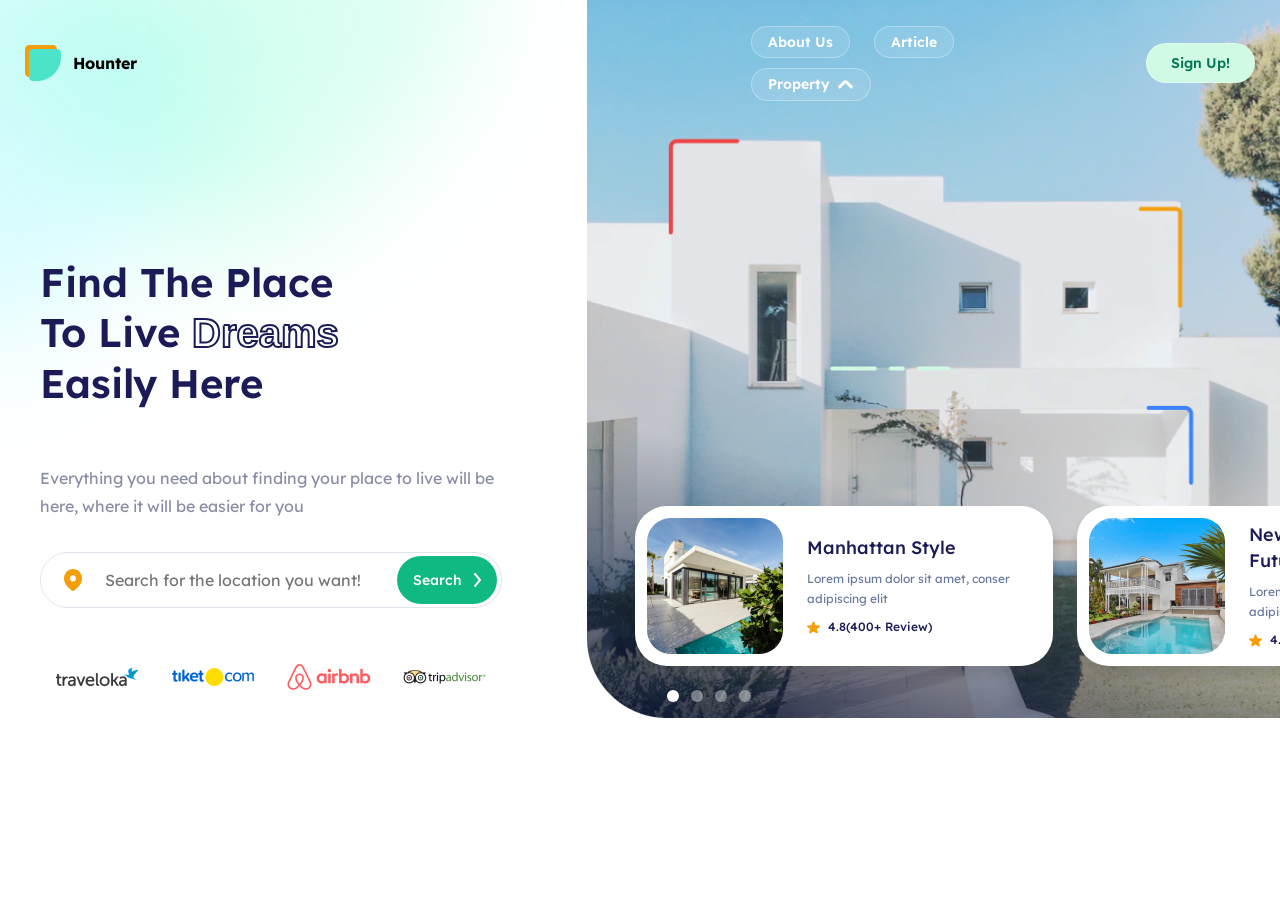
==== index.html @ 3a03e3eb "first commit" ====
<!DOCTYPE html>
<html lang="en">
<head>
    <meta charset="UTF-8">
    <meta http-equiv="X-UA-Compatible" content="IE=edge">
    <meta name="viewport" content="width=device-width, initial-scale=1.0">
    <title>Hounter</title>
    <link rel="stylesheet" href="./css/style.css">
</head>
<body>
    <div class="wrapper">
        <header class="header" id="header">
            <div class="header__container">
                <div class="header__logo">
                    <img src="./img/logo.svg" alt="logo" class="header__logo_img">
                    <p class="header__logo_title">Hounter</p>
                </div>
                <nav class="header__menu">
                    <ul class="header__list">
                        <li class="header__menu_item click"><a href="#" class="header__menu_link">About Us</a></li>
                        <li class="header__menu_item click"><a href="#" class="header__menu_link">Article</a></li>
                        <li class="header__menu_item spoiler">
                            <a href="#" class="header__menu_link">Property</a>
                            <div class="header__menu_more">
                                <span class="heeder-menu-more__line"></span>
                                <span class="heeder-menu-more__line"></span>
                            </div>
                            <ul class="header__sub-menu">
                                <li class="header__sub-menu_item click"><a href="#" class="header__sub-menu_link">Lorem</a></li>
                                <li class="header__sub-menu_item click"><a href="#" class="header__sub-menu_link">Ipsum</a></li>
                                <li class="header__sub-menu_item click"><a href="#" class="header__sub-menu_link">Dolor</a></li>
                                <li class="header__sub-menu_item click"><a href="#" class="header__sub-menu_link">Sit</a></li>
                            </ul>
                        </li>
                    </ul>
                </nav>
                <a href="#" class="header__sign ">
                    Sign Up!
                </a>
                <div id="header__burger">

                    <span></span>
                    <span></span>
                    <span></span>

                </div>
            </div>
        </header>
        <main class="main">
            <section class="main__find">
                <div class="find__container">
                    <div class="find__article">
                        <h1 class="find__title title">
                            Find The Place To Live   <span class="border__txt">Dreams</span> Easily Here
                        </h1>
                        <p class="find__paragraph paragraph">
                            Everything you need about finding your place to live will be here, where it will be easier for you
                        </p>
                        <div class="find__search">
                            <img src="./img/icons/location.svg" class="find__search-icon">
                            <input type="text" class="find__search-input paragraph" placeholder="Search for the location you want!">
                            <button type="menu" href="#" class="find__search-btn">
                                <img src="./img/next.svg" alt="search" class="find__search-btn_img">
                            </button>
                        </div>
                        <nav class="find__coo">
                            <ul class="coo__find coo__list">
                                <li class="coo__item"><img src="./img/main__find/el1.png" alt="" class="coo__img"></li>
                                <li class="coo__item"><img src="./img/main__find/el2.png" alt="" class="coo__img"></li>
                                <li class="coo__item"><img src="./img/main__find/el3.png" alt="" class="coo__img"></li>
                                <li class="coo__item"><img src="./img/main__find/el4.png" alt="" class="coo__img"></li>
                            </ul>
                        </nav>
                    </div>
                    <div class="find__image">
                        <img src="./img/main__find/hero-image.png" alt="" class="find__image-img">
                        <div class="find__slider">
                            <a href="#" class="slider__item slider-item">
                                <img src="./img/find__slider/Manhattan Style.png" class="slider-item__img">
                                <div class="slider-item__article slider-article">
                                    <span class="slider-article__headline">Manhattan Style</span>
                                    <p class="slider-article__paragraph">Lorem ipsum dolor sit amet, conser adipiscing elit</p>
                                    <span class="slider-article__rate">
                                        <img src="./img/icons/rage.svg" alt="" class="slider-article__rate-icon">
                                        <span class="slider-article__rate-num" id="rate">4.8</span>
                                        <span class="slider-article__rate-more" id="numReviews">(400+ Review)</span>
                                    </span>
                                </div>
                            </a>
                            <a href="#" class="slider__item slider-item">
                                <img src="./img/find__slider/New House For Your Future.png" class="slider-item__img">
                                <div class="slider-item__article slider-article">
                                    <span class="slider-article__headline">New House For Your Future</span>
                                    <p class="slider-article__paragraph">Lorem ipsum dolor sit amet, conser adipiscing elit</p>
                                    <span class="slider-article__rate">
                                        <img src="./img/icons/rage.svg" alt="" class="slider-article__rate-icon">
                                        <span class="slider-article__rate-num" id="rate">4.8</span>
                                        <span class="slider-article__rate-more" id="numReviews">(400+ Review)</span>
                                    </span>
                                </div>
                            </a>
                            <a href="#" class="slider__item slider-item">
                                <img src="./img/find__slider/Manhattan Style.png" class="slider-item__img">
                                <div class="slider-item__article slider-article">
                                    <span class="slider-article__headline">Manhattan Style</span>
                                    <p class="slider-article__paragraph">Lorem ipsum dolor sit amet, conser adipiscing elit</p>
                                    <span class="slider-article__rate">
                                        <img src="./img/icons/rage.svg" alt="" class="slider-article__rate-icon">
                                        <span class="slider-article__rate-num" id="rate">4.8</span>
                                        <span class="slider-article__rate-more" id="numReviews">(400+ Review)</span>
                                    </span>
                                </div>
                            </a>
                            <a href="#" class="slider__item slider-item">
                                <img src="./img/find__slider/New House For Your Future.png" class="slider-item__img">
                                <div class="slider-item__article slider-article">
                                    <span class="slider-article__headline">New House For Your Future</span>
                                    <p class="slider-article__paragraph">Lorem ipsum dolor sit amet, conser adipiscing elit</p>
                                    <span class="slider-article__rate">
                                        <img src="./img/icons/rage.svg" alt="" class="slider-article__rate-icon">
                                        <span class="slider-article__rate-num" id="rate">4.8</span>
                                        <span class="slider-article__rate-more" id="numReviews">(400+ Review)</span>
                                    </span>
                                </div>
                            </a>
                        </div>
                    </div>
                    <img src="./img/main__find/Color Blur.svg" class="find__decor">
                </div>
            </section>
            <section class="main__featured">
                <div class="featured__container">
                    <div class="featured__head">
                        <span class="featured__headline headline">Our Recommendation</span>
                        <div class="featured__hat featured-hat">
                            <h2 class="featured-hat__title title">Featured House</h2>
                            <nav class="featured-hat__categoryes">
                                <ul class="featured-hat__menu">
                                    <li id="houseButton" class="featured-hat__menu-item category-active">
                                        <a href="#" class="featured-hat__menu-link">
                                            <svg width="18" height="19" viewBox="0 0 18 19" fill="none" xmlns="http://www.w3.org/2000/svg">
                                                <path class="featured-hat__menu-icon" d="M18 8.83189V17.5C17.9998 17.7719 17.9262 18.0386 17.7868 18.272C17.6475 18.5054 17.4476 18.6968 17.2084 18.8259C16.9916 18.9432 16.7485 19.0031 16.5021 18.9999H11.9967C11.7978 18.9999 11.607 18.9209 11.4664 18.7803C11.3257 18.6396 11.2467 18.4488 11.2467 18.2499V13.7493C11.2467 13.5504 11.1677 13.3596 11.0271 13.2189C10.8864 13.0783 10.6956 12.9993 10.4967 12.9993H7.49673C7.29781 12.9993 7.10705 13.0783 6.9664 13.2189C6.82574 13.3596 6.74673 13.5504 6.74673 13.7493V18.2499C6.74673 18.4488 6.66771 18.6396 6.52706 18.7803C6.3864 18.9209 6.19564 18.9999 5.99673 18.9999H1.5002C1.28754 19.0005 1.07723 18.9556 0.883354 18.8682C0.689475 18.7808 0.516507 18.653 0.37604 18.4934C0.12946 18.2082 -0.00428751 17.8427 8.829e-06 17.4657V8.8318C0.000172265 8.62281 0.0439196 8.41615 0.128457 8.22503C0.212994 8.0339 0.336463 7.86251 0.490978 7.7218L7.99032 0.903078C8.26579 0.650753 8.62579 0.510777 8.99936 0.510742C9.37293 0.510707 9.73296 0.650617 10.0085 0.90289L17.5091 7.72189C17.6636 7.86263 17.787 8.03403 17.8716 8.22515C17.9561 8.41627 17.9998 8.62292 18 8.83189Z"/>
                                            </svg>                                            
                                            <div class="featured-hat__menu-category">House</div>
                                        </a>
                                    </li>
                                    <li id="villaButton" class="featured-hat__menu-item">
                                        <a href="#" class="featured-hat__menu-link">
                                            <svg width="24" height="24" viewBox="0 0 24 24" fill="none" xmlns="http://www.w3.org/2000/svg">
                                                <path class="featured-hat__menu-icon" d="M7 20.9999H4C3.45 20.9999 3 20.5499 3 19.9999V8.68994C3 8.26994 3.25 7.89994 3.64 7.74994L14.64 3.51994C14.7921 3.46126 14.9561 3.44064 15.118 3.45986C15.2798 3.47909 15.4345 3.53758 15.5686 3.63025C15.7027 3.72292 15.8121 3.84696 15.8873 3.99156C15.9624 4.13617 16.0012 4.29696 16 4.45994V9.99994H8C7.45 9.99994 7 10.4499 7 10.9999V20.9999ZM17 11.9999H10C9.45 11.9999 9 12.4499 9 12.9999V19.9999C9 20.5499 9.45 20.9999 10 20.9999H14V16.9999C14 16.4499 14.45 15.9999 15 15.9999C15.55 15.9999 16 16.4499 16 16.9999V20.9999H20C20.55 20.9999 21 20.5499 21 19.9999V11.9999C21 10.8999 20.1 9.99994 19 9.99994C17.9 9.99994 17 10.8999 17 11.9999Z"/>
                                            </svg>                                                                                            
                                            <div class="featured-hat__menu-category">Villa</div>
                                        </a>
                                    </li>
                                    <li id="appartmentButton" class="featured-hat__menu-item">
                                        <a href="#" class="featured-hat__menu-link">
                                            <svg width="24" height="24" viewBox="0 0 24 24" fill="none" xmlns="http://www.w3.org/2000/svg">
                                                <path class="featured-hat__menu-icon" d="M17 11V5C17 3.9 16.1 3 15 3H9C7.9 3 7 3.9 7 5V7H5C3.9 7 3 7.9 3 9V19C3 20.1 3.9 21 5 21H11V17H13V21H19C20.1 21 21 20.1 21 19V13C21 11.9 20.1 11 19 11H17ZM7 19H5V17H7V19ZM7 15H5V13H7V15ZM7 11H5V9H7V11ZM11 15H9V13H11V15ZM11 11H9V9H11V11ZM11 7H9V5H11V7ZM15 15H13V13H15V15ZM15 11H13V9H15V11ZM15 7H13V5H15V7ZM19 19H17V17H19V19ZM19 15H17V13H19V15Z"/>
                                            </svg>  
                                            <div class="featured-hat__menu-category">Apartment</div>
                                        </a>
                                    </li>
                                </ul>
                            </nav>
                            <div class="featured-hat__navigation btn-house navigationActive"></div>
                            <div class="featured-hat__navigation btn-villa"></div>
                            <div class="featured-hat__navigation btn-appartment"></div>
                        </div>
                    </div>
                    <div id="house" class="featured__slider featured-slider slider-active">
                        <div class="featured-slider__card">
                            <a href="#" class="featured-slider__image">
                                <img src="./img/main__featured/featured-slider/house1.png" alt="" class="featured-slider__image-img">
                                <a href="#" target="_blank" class="featured-slider__tag featured-slider__tag_popular">
                                    <img src="./img/icons/popular-icon.svg" alt="" class="featured-slider__tag-icon">
                                    <div class="featured-slider__tag-name">Popular</div>
                                </a>
                            </a>
                            <div class="featured-slider__descr">
                                <a href="#" class="featured-slider__title">Roselands House</a>
                                <div class="featured-slider__price">
                                    <span id="currency" class="featured-slider__price-currency">$</span>
                                    <span class="featured-slider__price-num">35.000.000</span>
                                </div>
                            </div>
                            <a href="#" class="featured-slider__autor">
                                <img src="./img/main__featured/featured-slider/autor1.png" alt="" class="featured-slider__avatar">
                                <div class="featured-slider__autor-descr">
                                    <div class="featured-slider__autor-name">Dianne Russell</div>
                                    <div id="place" class="featured-slider__autor-place">Manchester, Kentucky</div>
                                </div>
                            </a>
                        </div>
                        <div class="featured-slider__card">
                            <a href="#" class="featured-slider__image">
                                <img src="./img/main__featured/featured-slider/house2.png" alt="" class="featured-slider__image-img">
                                <a href="#" target="_blank" class="featured-slider__tag featured-slider__tag_new-house">
                                    <img src="./img/icons/new-house-icon.svg" alt="" class="featured-slider__tag-icon">
                                    <div class="featured-slider__tag-name">New House</div>
                                </a>
                            </a>
                            <div class="featured-slider__descr">
                                <a href="#" class="featured-slider__title">Woodlandside</a>
                                <div class="featured-slider__price">
                                    <span id="currency" class="featured-slider__price-currency">$</span>
                                    <span class="featured-slider__price-num">20.000.000</span>
                                </div>
                            </div>
                            <a href="#" class="featured-slider__autor">
                                <img src="./img/main__featured/featured-slider/autor2.png" alt="" class="featured-slider__avatar">
                                <div class="featured-slider__autor-descr">
                                    <div class="featured-slider__autor-name">Robert Fox</div>
                                    <div id="place" class="featured-slider__autor-place">Dr. San Jose, South Dakota</div>
                                </div>
                            </a>
                        </div>
                        <div class="featured-slider__card">
                            <a href="#" class="featured-slider__image">
                                <img src="./img/main__featured/featured-slider/house3.png" alt="" class="featured-slider__image-img">
                                <a href="#" target="_blank" class="featured-slider__tag featured-slider__tag_best-deals">
                                    <img src="./img/icons/best-deals-icon.svg" alt="" class="featured-slider__tag-icon">
                                    <div class="featured-slider__tag-name">Best Deals</div>
                                </a>
                            </a>
                            <div class="featured-slider__descr">
                                <a href="#" class="featured-slider__title">The Old Lighthouse</a>
                                <div class="featured-slider__price">
                                    <span id="currency" class="featured-slider__price-currency">$</span>
                                    <span class="featured-slider__price-num">44.000.000</span>
                                </div>
                            </div>
                            <a href="#" class="featured-slider__autor">
                                <img src="./img/main__featured/featured-slider/autor3.png" alt="" class="featured-slider__avatar">
                                <div class="featured-slider__autor-descr">
                                    <div class="featured-slider__autor-name">Ronald Richards</div>
                                    <div id="place" class="featured-slider__autor-place">Santa Ana, Illinois</div>
                                </div>
                            </a>
                        </div>
                        <div class="featured-slider__card">
                            <a href="#" class="featured-slider__image">
                                <img src="./img/main__featured/featured-slider/house4.png" alt="" class="featured-slider__image-img">
                                <a href="#" target="_blank" class="featured-slider__tag featured-slider__tag_popular">
                                    <img src="./img/icons/popular-icon.svg" alt="" class="featured-slider__tag-icon">
                                    <div class="featured-slider__tag-name">Popular</div>
                                </a>
                            </a>
                            <div class="featured-slider__descr">
                                <a href="#" class="featured-slider__title">Cosmo's House</a>
                                <div class="featured-slider__price">
                                    <span id="currency" class="featured-slider__price-currency">$</span>
                                    <span class="featured-slider__price-num">22.000.000</span>
                                </div>
                            </div>
                            <a href="#" class="featured-slider__autor">
                                <img src="./img/main__featured/featured-slider/autor4.png" alt="" class="featured-slider__avatar">
                                <div class="featured-slider__autor-descr">
                                    <div class="featured-slider__autor-name">Jenny Wilson</div>
                                    <div id="place" class="featured-slider__autor-place">Preston Rd. Inglewood, Maine 98380</div>
                                </div>
                            </a>
                        </div>
                    </div>
                    <div id="villa" class="featured__slider featured-slider">
                        <div class="featured-slider__card">
                            <a href="#" class="featured-slider__image">
                                <img src="./img/main__featured/featured-slider/house4.png" alt="" class="featured-slider__image-img">
                                <a href="#" target="_blank" class="featured-slider__tag featured-slider__tag_popular">
                                    <img src="./img/icons/popular-icon.svg" alt="" class="featured-slider__tag-icon">
                                    <div class="featured-slider__tag-name">Popular</div>
                                </a>
                            </a>
                            <div class="featured-slider__descr">
                                <a href="#" class="featured-slider__title">Cosmo's House</a>
                                <div class="featured-slider__price">
                                    <span id="currency" class="featured-slider__price-currency">$</span>
                                    <span class="featured-slider__price-num">22.000.000</span>
                                </div>
                            </div>
                            <a href="#" class="featured-slider__autor">
                                <img src="./img/main__featured/featured-slider/autor4.png" alt="" class="featured-slider__avatar">
                                <div class="featured-slider__autor-descr">
                                    <div class="featured-slider__autor-name">Jenny Wilson</div>
                                    <div id="place" class="featured-slider__autor-place">Preston Rd. Inglewood, Maine 98380</div>
                                </div>
                            </a>
                        </div>
                        <div class="featured-slider__card">
                            <a href="#" class="featured-slider__image">
                                <img src="./img/main__featured/featured-slider/house1.png" alt="" class="featured-slider__image-img">
                                <a href="#" target="_blank" class="featured-slider__tag featured-slider__tag_popular">
                                    <img src="./img/icons/popular-icon.svg" alt="" class="featured-slider__tag-icon">
                                    <div class="featured-slider__tag-name">Popular</div>
                                </a>
                            </a>
                            <div class="featured-slider__descr">
                                <a href="#" class="featured-slider__title">Roselands House</a>
                                <div class="featured-slider__price">
                                    <span id="currency" class="featured-slider__price-currency">$</span>
                                    <span class="featured-slider__price-num">35.000.000</span>
                                </div>
                            </div>
                            <a href="#" class="featured-slider__autor">
                                <img src="./img/main__featured/featured-slider/autor1.png" alt="" class="featured-slider__avatar">
                                <div class="featured-slider__autor-descr">
                                    <div class="featured-slider__autor-name">Dianne Russell</div>
                                    <div id="place" class="featured-slider__autor-place">Manchester, Kentucky</div>
                                </div>
                            </a>
                        </div>
                        <div class="featured-slider__card">
                            <a href="#" class="featured-slider__image">
                                <img src="./img/main__featured/featured-slider/house2.png" alt="" class="featured-slider__image-img">
                                <a href="#" target="_blank" class="featured-slider__tag featured-slider__tag_new-house">
                                    <img src="./img/icons/new-house-icon.svg" alt="" class="featured-slider__tag-icon">
                                    <div class="featured-slider__tag-name">New House</div>
                                </a>
                            </a>
                            <div class="featured-slider__descr">
                                <a href="#" class="featured-slider__title">Woodlandside</a>
                                <div class="featured-slider__price">
                                    <span id="currency" class="featured-slider__price-currency">$</span>
                                    <span class="featured-slider__price-num">20.000.000</span>
                                </div>
                            </div>
                            <a href="#" class="featured-slider__autor">
                                <img src="./img/main__featured/featured-slider/autor2.png" alt="" class="featured-slider__avatar">
                                <div class="featured-slider__autor-descr">
                                    <div class="featured-slider__autor-name">Robert Fox</div>
                                    <div id="place" class="featured-slider__autor-place">Dr. San Jose, South Dakota</div>
                                </div>
                            </a>
                        </div>
                        <div class="featured-slider__card">
                            <a href="#" class="featured-slider__image">
                                <img src="./img/main__featured/featured-slider/house3.png" alt="" class="featured-slider__image-img">
                                <a href="#" target="_blank" class="featured-slider__tag featured-slider__tag_best-deals">
                                    <img src="./img/icons/best-deals-icon.svg" alt="" class="featured-slider__tag-icon">
                                    <div class="featured-slider__tag-name">Best Deals</div>
                                </a>
                            </a>
                            <div class="featured-slider__descr">
                                <a href="#" class="featured-slider__title">The Old Lighthouse</a>
                                <div class="featured-slider__price">
                                    <span id="currency" class="featured-slider__price-currency">$</span>
                                    <span class="featured-slider__price-num">44.000.000</span>
                                </div>
                            </div>
                            <a href="#" class="featured-slider__autor">
                                <img src="./img/main__featured/featured-slider/autor3.png" alt="" class="featured-slider__avatar">
                                <div class="featured-slider__autor-descr">
                                    <div class="featured-slider__autor-name">Ronald Richards</div>
                                    <div id="place" class="featured-slider__autor-place">Santa Ana, Illinois</div>
                                </div>
                            </a>
                        </div>
                    </div>
                    <div id="appartment" class="featured__slider featured-slider">
                        <div class="featured-slider__card">
                            <a href="#" class="featured-slider__image">
                                <img src="./img/main__featured/featured-slider/house3.png" alt="" class="featured-slider__image-img">
                                <a href="#" target="_blank" class="featured-slider__tag featured-slider__tag_best-deals">
                                    <img src="./img/icons/best-deals-icon.svg" alt="" class="featured-slider__tag-icon">
                                    <div class="featured-slider__tag-name">Best Deals</div>
                                </a>
                            </a>
                            <div class="featured-slider__descr">
                                <a href="#" class="featured-slider__title">The Old Lighthouse</a>
                                <div class="featured-slider__price">
                                    <span id="currency" class="featured-slider__price-currency">$</span>
                                    <span class="featured-slider__price-num">44.000.000</span>
                                </div>
                            </div>
                            <a href="#" class="featured-slider__autor">
                                <img src="./img/main__featured/featured-slider/autor3.png" alt="" class="featured-slider__avatar">
                                <div class="featured-slider__autor-descr">
                                    <div class="featured-slider__autor-name">Ronald Richards</div>
                                    <div id="place" class="featured-slider__autor-place">Santa Ana, Illinois</div>
                                </div>
                            </a>
                        </div>
                        <div class="featured-slider__card">
                            <a href="#" class="featured-slider__image">
                                <img src="./img/main__featured/featured-slider/house4.png" alt="" class="featured-slider__image-img">
                                <a href="#" target="_blank" class="featured-slider__tag featured-slider__tag_popular">
                                    <img src="./img/icons/popular-icon.svg" alt="" class="featured-slider__tag-icon">
                                    <div class="featured-slider__tag-name">Popular</div>
                                </a>
                            </a>
                            <div class="featured-slider__descr">
                                <a href="#" class="featured-slider__title">Cosmo's House</a>
                                <div class="featured-slider__price">
                                    <span id="currency" class="featured-slider__price-currency">$</span>
                                    <span class="featured-slider__price-num">22.000.000</span>
                                </div>
                            </div>
                            <a href="#" class="featured-slider__autor">
                                <img src="./img/main__featured/featured-slider/autor4.png" alt="" class="featured-slider__avatar">
                                <div class="featured-slider__autor-descr">
                                    <div class="featured-slider__autor-name">Jenny Wilson</div>
                                    <div id="place" class="featured-slider__autor-place">Preston Rd. Inglewood, Maine 98380</div>
                                </div>
                            </a>
                        </div>
                        <div class="featured-slider__card">
                            <a href="#" class="featured-slider__image">
                                <img src="./img/main__featured/featured-slider/house1.png" alt="" class="featured-slider__image-img">
                                <a href="#" target="_blank" class="featured-slider__tag featured-slider__tag_popular">
                                    <img src="./img/icons/popular-icon.svg" alt="" class="featured-slider__tag-icon">
                                    <div class="featured-slider__tag-name">Popular</div>
                                </a>
                            </a>
                            <div class="featured-slider__descr">
                                <a href="#" class="featured-slider__title">Roselands House</a>
                                <div class="featured-slider__price">
                                    <span id="currency" class="featured-slider__price-currency">$</span>
                                    <span class="featured-slider__price-num">35.000.000</span>
                                </div>
                            </div>
                            <a href="#" class="featured-slider__autor">
                                <img src="./img/main__featured/featured-slider/autor1.png" alt="" class="featured-slider__avatar">
                                <div class="featured-slider__autor-descr">
                                    <div class="featured-slider__autor-name">Dianne Russell</div>
                                    <div id="place" class="featured-slider__autor-place">Manchester, Kentucky</div>
                                </div>
                            </a>
                        </div>
                        <div class="featured-slider__card">
                            <a href="#" class="featured-slider__image">
                                <img src="./img/main__featured/featured-slider/house2.png" alt="" class="featured-slider__image-img">
                                <a href="#" target="_blank" class="featured-slider__tag featured-slider__tag_new-house">
                                    <img src="./img/icons/new-house-icon.svg" alt="" class="featured-slider__tag-icon">
                                    <div class="featured-slider__tag-name">New House</div>
                                </a>
                            </a>
                            <div class="featured-slider__descr">
                                <a href="#" class="featured-slider__title">Woodlandside</a>
                                <div class="featured-slider__price">
                                    <span id="currency" class="featured-slider__price-currency">$</span>
                                    <span class="featured-slider__price-num">20.000.000</span>
                                </div>
                            </div>
                            <a href="#" class="featured-slider__autor">
                                <img src="./img/main__featured/featured-slider/autor2.png" alt="" class="featured-slider__avatar">
                                <div class="featured-slider__autor-descr">
                                    <div class="featured-slider__autor-name">Robert Fox</div>
                                    <div id="place" class="featured-slider__autor-place">Dr. San Jose, South Dakota</div>
                                </div>
                            </a>
                        </div>
                    </div>
                </div>
            </section>
            <section class="main__tour">
                <div class="tour__container">
                    <div class="tour__article">
                        <div class="tour__headline headline">Ready To Sell!</div>
                        <h2 class="tour__title title">Let’s tour and see our house!</h2>
                        <p class="tour__paragraph paragraph">
                            Houses recommended by our partners that have been curated to become the home of your dreams!
                        </p>
                        <div class="tour__bottom">
                            <div class="tour__detail">
                                <h4 class="tour__title_detail title">House Detail</h4>
                                <ul class="tour__detail-list">
                                    <li class="tour__detail-el _bedroom">
                                        <img src="./img/icons/bed-icon.svg" alt="bedroom" class="tour__detail-icon">
                                        <span class="tour__detail-descr">
                                            <span class="tour__detail-num">4</span>
                                            <span class="tour__detail-mean">Bedrooms</span>
                                        </span>
                                    </li>
                                    <li class="tour__detail-el _bathroom">
                                        <img src="./img/icons/bath-icon.svg" alt="bathroom" class="tour__detail-icon">
                                        <span class="tour__detail-descr">
                                            <span class="tour__detail-num">2</span>
                                            <span class="tour__detail-mean">Bathrooms</span>
                                        </span>
                                    </li>
                                    <li class="tour__detail-el _carport">
                                        <img src="./img/icons/carport-icon.svg" alt="carport" class="tour__detail-icon">
                                        <span class="tour__detail-descr">
                                            <span class="tour__detail-num">1</span>
                                            <span class="tour__detail-mean">Carport</span>
                                        </span>
                                    </li>
                                    <li class="tour__detail-el _floors">
                                        <img src="./img/icons/floors-icon.svg" alt="floors" class="tour__detail-icon">
                                        <span class="tour__detail-descr">
                                            <span class="tour__detail-num">2</span>
                                            <span class="tour__detail-mean">Floors</span>
                                        </span>
                                    </li>
                                </ul>
                            </div>
                            <div class="tour__call-box">
                                <a href="#" class="tour__user">
                                    <img src="./img/main__featured/featured-slider/autor1.png" alt="" class="tour__user-avatar">
                                    <div class="tour__user-descr">
                                        <span class="tour__user-name">Dianne Russell</span>
                                        <span class="tour__user-status">Manager Director</span>
                                    </div>
                                </a>
                                <a href="#" class="tour__button">
                                    <img src="./img/icons/phone.svg" alt="Contact Now" class="tour__call-icon">
                                    Contact Now
                                </a>
                            </div>    
                        </div>
                    </div>
                    <div class="tour__images">
                        <iframe class="tour__video" width="560" height="315" src="https://www.youtube.com/embed/7ns06N1Q6Lk" title="YouTube video player" frameborder="0" allow="accelerometer; autoplay; clipboard-write; encrypted-media; gyroscope; picture-in-picture" allowfullscreen></iframe>
                        <ul class="tour__images-list">  
                            <img src="./img/main__tour/interier1.jpg" alt="sofa" class="tour__img">
                            <div class="image__list-other">
                                <img src="./img/main__tour/interier2.jpg" alt="wall" class="tour__img">
                                <img src="./img/main__tour/interier3.jpg" alt="chair" class="tour__img">    
                            </div>
                        </ul>
                        <img src="./img/main__tour/red-decor.svg" class="tour__decor tour-decor__red">
                        <img src="./img/main__tour/yellow-decor.svg" class="tour__decor tour-decor__yellow">        
                    </div>
                </div>
            </section>
            <section class="main__about-us">
                <div class="about-us__container">
                    <div class="about-us__head head-center">
                        <span class="about-us__headline headline headline_center">See Our Review</span>
                        <div class="about-us__hat about-us-hat">
                            <h2 class="about-us-hat__title title title_center">What Our User Say About Us</h2>
                        </div>
                    </div>
                    <div class="about-us__slider">
                        <div class="about-us__slide">
                            <a href="#" class="about-us__image-box">
                                <img src="./img/main__about-us/about-us__slider/image2.jpg" alt="house" class="about-us__img">
                            </a>
                            <div class="review-box">
                                <div class="about-us__review">
                                    <a href="#" class="about-us__title_review title">My house sold out fast!</a>
                                    <p class="about-us__paragraph_review review">I was finally able to sell my house quickly through Hounter by immediately setting me up with people who wanted my house. I also do not get a discount from the sale of my house. Awesome!</p>
                                    <div class="about-us__rate">
                                        <a href="#" class="about-us__user">
                                            <img src="./img/main__featured/featured-slider/autor2.png" alt="users avatar" class="about-us__avatar">
                                            <div class="about-us__user-descr">
                                                <div class="about-us__user-name">Courtney Henry</div>
                                                <div class="about-us__user-status">CEO Andarafish</div>
                                            </div>
                                        </a>
                                        <span class="about-us__rate-item">
                                            <img src="./img/icons/rage.svg" alt="rate" class="about-us__rate-icon">
                                            <span id="rateNumber" class="about-us__rate-num">4.3</span>
                                        </span>
                                    </div>
                                </div>    
                            </div>
                        </div>
                        <div class="about-us__slide">
                            <a href="#" class="about-us__image-box">
                                <img src="./img/main__about-us/about-us__slider/image1.jpg" alt="villa" class="about-us__img">
                            </a>
                            <div class="review-box">
                                <div class="about-us__review">
                                    <a href="#" class="about-us__title_review title">Best! I got the house I wanted through Hounter</a>
                                    <p class="about-us__paragraph_review review">Through this website I can get a house with the type and specifications I want very easily, without a complicated process to be able to find information on the house we want.</p>
                                    <div class="about-us__rate">
                                        <a href="#" class="about-us__user">
                                            <img src="./img/main__featured/featured-slider/autor1.png" alt="users avatar" class="about-us__avatar">
                                            <div class="about-us__user-descr">
                                                <div class="about-us__user-name">Dianne Russell</div>
                                                <div class="about-us__user-status">Manager Director</div>
                                            </div>
                                        </a>
                                        <span class="about-us__rate-item">
                                            <img src="./img/icons/rage.svg" alt="rate" class="about-us__rate-icon">
                                            <span id="rateNumber" class="about-us__rate-num">4.6</span>
                                        </span>
                                    </div>
                                </div>    
                            </div>
                        </div>
                        <div class="about-us__slide">
                            <a href="#" class="about-us__image-box">
                                <img src="./img/main__about-us/about-us__slider/image3.jpg" alt="house" class="about-us__img">
                            </a>
                            <div class="review-box">
                                <div class="about-us__review">
                                    <a href="#" class="about-us__title_review title">Through the Hounter, I can get a house for my self</a>
                                    <p class="about-us__paragraph_review review">By looking for information about what kind of house we want, we managed to get the house we wanted very quickly, and directly connected with the seller to be able to ask about the details, very helpful!</p>
                                    <div class="about-us__rate">
                                        <a href="#" class="about-us__user">
                                            <img src="./img/main__featured/featured-slider/autor4.png" alt="users avatar" class="about-us__avatar">
                                            <div class="about-us__user-descr">
                                                <div class="about-us__user-name">Esther Howard</div>
                                                <div class="about-us__user-status">Head of Marketing</div>
                                            </div>
                                        </a>
                                        <span class="about-us__rate-item">
                                            <img src="./img/icons/rage.svg" alt="rate" class="about-us__rate-icon">
                                            <span id="rateNumber" class="about-us__rate-num">4.6</span>
                                        </span>
                                    </div>
                                </div>    
                            </div>
                        </div>
                    </div>
                </div>
            </section>
            <section class="main__selling">
                <div class="selling__container">
                    <div class="selling__head head-center">
                        <span class="selling__headline headline headline_center">See tips and trick from our partnership</span>
                        <div class="selling__hat selling-hat">
                            <h2 class="selling-hat__title title title_center">Find out more about selling and buying homes</h2>
                        </div>
                        <div class="selling__btn-box">
                            <a href="#" class="selling__btn">More Article</a>
                        </div>
                    </div>
                    <div class="selling__offer">
                        <div class="selling__post_hero">
                            <a href="#" class="selling-post__img-box">
                                <img src="./img/main__selling/image4.png" alt="example" class="selling-post__img">
                            </a>
                            <div class="selling-post__descr">
                                <a href="#" class="selling-post__user">
                                    <img src="./img/main__featured/featured-slider/autor3.png" alt="users avatar" class="user__avatar">
                                    <div class="user__name">Cameron Williamson</div>
                                </a>
                                <a href="#" class="selling-post__title">12 Things to know before buying a house</a>
                                <div class="selling-post__pharagraph paragraph">Want to buy a house but are unsure about what we should know, here I will try to explain what we should know and check when we want to buy a house</div>
                                <div class="selling-post__date">
                                    <img src="./img/icons/time.svg" class="selling-post__date-icon"></img>
                                    <span class="selling-post__status">8 min read</span>
                                    <span class="selling-post__slash">|</span>
                                    <span class="selling-post__date-number">25 Apr 2021</span>
                                </div>
                            </div>
                        </div>
                        <ul class="selling__post-list">
                            <li class="selling__post selling-post">
                                <a href="#" class="selling-post__img-box">
                                    <img src="./img/main__selling/image1.png" alt="example" class="selling-poxt__img">                                </a>
                                <div class="selling-post__descr">
                                    <a href="#" class="selling-post__user">
                                        <img src="./img/main__featured/featured-slider/autor1.png" alt="users avatar" class="user__avatar">
                                        <div class="user__name">Dianne Russell</div>
                                    </a>
                                    <a href="#" class="selling-post__title">The things we need to check when we want to buy a house</a>
                                    <div class="selling-post__date">
                                        <img src="./img/icons/time.svg" class="selling-post__date-icon"></img>
                                        <span class="selling-post__status">4 min read</span>
                                        <span class="selling-post__slash">|</span>
                                        <span class="selling-post__date-number">25 Apr 2021</span>
                                    </div>
                                </div>
                            </li>
                            <li class="selling__post selling-post">
                                <a href="#" class="selling-post__img-box">
                                    <img src="./img/main__selling/image2.png" alt="example" class="selling-poxt__img">                                </a>
                                <div class="selling-post__descr">
                                    <a href="#" class="selling-post__user">
                                        <img src="./img/main__featured/featured-slider/autor2.png" alt="users avatar" class="user__avatar">
                                        <div class="user__name">Courtney Henry</div>
                                    </a>
                                    <a href="#" class="selling-post__title">7 Ways to distinguish the quality of the house we want to buy</a>
                                    <div class="selling-post__date">
                                        <img src="./img/icons/time.svg" class="selling-post__date-icon"></img>
                                        <span class="selling-post__status">6 min read</span>
                                        <span class="selling-post__slash">|</span>
                                        <span class="selling-post__date-number">24 Apr 2021</span>
                                    </div>
                                </div>
                            </li>
                            <li class="selling__post selling-post">
                                <a href="#" class="selling-post__img-box">
                                    <img src="./img/main__selling/image3.png" alt="example" class="selling-poxt__img">                                </a>
                                <div class="selling-post__descr">
                                    <a href="#" class="selling-post__user">
                                        <img src="./img/main__featured/featured-slider/autor3.png" alt="users avatar" class="user__avatar">
                                        <div class="user__name">Darlene Robertson</div>
                                    </a>
                                    <a href="#" class="selling-post__title">The best way to know the quality of the house we want to buy</a>
                                    <div class="selling-post__date">
                                        <img src="./img/icons/time.svg" class="selling-post__date-icon"></img>
                                        <span class="selling-post__status">2 min read</span>
                                        <span class="selling-post__slash">|</span>
                                        <span class="selling-post__date-number">25 Apr 2021</span>
                                    </div>
                                </div>
                            </li>
                        </ul>
                    </div>
                </div>
                <img src="./img/main__selling/decor-green.svg" alt="" class="selling__decor decor-green">
                <img src="./img/main__selling/decor-yellow.svg" alt="" class="selling__decor decor-yellow">
            </section>
            <section class="main__subscribe">
                <div class="subscribe__container">
                    <div class="subscribe__content">
                        <h2 class="subscribe__title title">
                            Subscribe For More Info and update from Hounter
                        </h2>
                        <form class="subscribe__form">
                            <img src="./img/icons/email.svg" alt="mail" class="subscribe__email_icon">
                            <input type="email" class="subscribe__input" placeholder="Your email here">
                            <button type="submit" id="buttonSent" class="subscribe__btn">Subsribe Now</button>
                        </form>
                    </div>
                    <div class="subscribe__decor">
                        <img src="./img/main__subscribe/decor/decor1.png" alt="" class="subscribe__decor-el el1">
                        <img src="./img/main__subscribe/decor/decor2.png" alt="" class="subscribe__decor-el el2">
                        <img src="./img/main__subscribe/decor/decor3.png" alt="" class="subscribe__decor-el el3">
                        <img src="./img/main__subscribe/decor/decor4.png" alt="" class="subscribe__decor-el el4">
                        <img src="./img/main__subscribe/decor/decor5.png" alt="" class="subscribe__decor-el el5">
                        <img src="./img/main__subscribe/decor/decor6.png" alt="" class="subscribe__decor-el el6">
                        <img src="./img/main__subscribe/decor/decor7.png" alt="" class="subscribe__decor-el el7">
                        <img src="./img/main__subscribe/decor/decor8.png" alt="" class="subscribe__decor-el el8">
                    </div>
                </div>
            </section>
        </main>
        <footer class="footer">
            <div class="footer__container">
                <div class="footer__hounter footer-hounter">
                    <div class="footer-hounter__logo">
                        <img src="./img/logo.svg" alt="" class="footer-hounter__logo-img">
                        <div class="footer-hounter__logo-txt">Hounter</div>
                    </div>
                    <p class="footer-hounter__paragraph paragraph">
                        We provide information about properties such as houses, villas and apartments to help people find their dream home
                    </p>
                    <div class="footer-hounter__social">
                        <a href="" class="footer-hounter__social-box">
                            <img src="./img/icons/facebook.svg" alt="facebook" class="footer-hounter__social-icon">
                        </a>
                        <a href="" class="footer-hounter__social-box">
                            <img src="./img/icons/twitter.svg" alt="twitter" class="footer-hounter__social-icon">
                        </a>
                        <a href="" class="footer-hounter__social-box">
                            <img src="./img/icons/instagram.svg" alt="instagram" class="footer-hounter__social-icon">
                        </a>
                    </div>
                </div>
                <div class="footer__menu footer-menu">
                    <nav class="footer-menu__property">
                        <div class="footer-menu__title title">Property</div>
                        <ul class="footer-menu__menu">
                            <li class="footer-menu__item"><a href="" class="footer-menu__link">House</a></li>
                            <li class="footer-menu__item"><a href="" class="footer-menu__link">Apartment</a></li>
                            <li class="footer-menu__item"><a href="" class="footer-menu__link">Villa</a></li>
                        </ul>
                    </nav>
                    <nav class="footer-menu__article">
                        <div class="footer-menu__title title">Article</div>
                        <ul class="footer-menu__menu">
                            <li class="footer-menu__item"><a href="" class="footer-menu__link">New Article</a></li>
                            <li class="footer-menu__item"><a href="" class="footer-menu__link">Popular Article</a></li>
                            <li class="footer-menu__item"><a href="" class="footer-menu__link">Most Read</a></li>
                            <li class="footer-menu__item"><a href="" class="footer-menu__link">Tips & Tricks</a></li>
                        </ul>
                    </nav>
                    <nav class="footer-menu__contact">
                        <div class="footer-menu__title title">Contact</div>
                        <ul class="footer-menu__menu">
                            <li class="footer-menu__item">2464 Royal Ln. Mesa, New Jersey 45463</li>
                            <li class="footer-menu__item footer-menu__contacts"><a href="tel:6715550110" class="footer-menu__link">(671) 555-0110</a></li>
                            <li class="footer-menu__item footer-menu__contacts"><a href="mailto:info@hounter.com" class="footer-menu__link">info@hounter.com</a></li>
                        </ul>
                    </nav>
                </div>
                <img src="./img/footer/decor-green.svg" alt="" class="footer__decor-item footer__decor-item_green">
                <img src="./img/footer/decor-blue.svg" alt="" class="footer__decor-item footer__decor-item_blue">
            </div>
        </footer>
    </div>

    <script src="https://code.jquery.com/jquery-3.6.0.min.js"></script>
    <script src="js/slick.min.js"></script>
    <script src="./js/slick.js"></script>
    <script src="./js/burger.js"></script>
    <script src="./js/categoryes.js"></script>
    <script src="./js/events.js"></script>
</body>
</html>
---- css/style.css ----
@charset "UTF-8";
/*ОБНУЛЕНИЕ СТИЛЕЙ*/
@import url("https://fonts.googleapis.com/css2?family=Lexend:wght@400;500;600;700&display=swap");
* {
  margin: 0;
  padding: 0;
  border: 0;
}

*, *::before, *::after {
  -webkit-box-sizing: border-box;
  box-sizing: border-box;
}

:focus, :active {
  outline: none;
}

a:focus, a:active {
  outline: none;
}

nav, footer, header, aside {
  display: block;
}

html, body {
  height: 100%;
  width: 100%;
  font-size: 100%;
  line-height: 1;
  font-size: 14px;
  -ms-text-size-adjust: 100%;
  -webkit-text-size-adjust: 100%;
}

input, button, taxtarea {
  font-family: inherit;
}

input::-ms-clear {
  display: none;
}

button {
  cursor: pointer;
}

button::-moz-focus-inner {
  padding: 0;
  border: 0;
}

a, a:visited {
  text-decoration: none;
}

a:hover {
  text-decoration: none;
}

ul li {
  list-style: none;
}

img {
  vertical-align: top;
}

h1, h2, h3, h4, h5, h6 {
  font-size: inherit;
  font-weight: inherit;
}

/*----------------------------------*/
.wrapper {
  font-size: 16px;
  font-weight: 400;
}

.find__article .find__search .find__search-btn::before {
  font-size: 14px;
  font-weight: 500;
}

.header__sign, .header__menu_item, .title {
  font-size: 20px;
  font-weight: 600;
}

.spoiler .header__sub-menu .header__sub-menu_item .header__sub-menu_link, .header__logo .header__logo_title {
  font-size: 16px;
  font-weight: 700;
}

.border__txt {
  font-family: Arial, Helvetica, sans-serif;
  font-weight: 800;
  color: #fff;
  -webkit-text-fill-color: transparent;
  -webkit-text-stroke: 2px #1B1C57;
}

.title {
  font-size: 32px;
  color: #1B1C57;
  text-transform: capitalize;
  line-height: 40px;
}

.paragraph {
  line-height: 28px;
  color: #626687;
  opacity: 0.75;
}

.headline {
  position: relative;
  color: #F59E0B;
  font-weight: 500;
  font-size: 14px;
  line-height: 18px;
  padding-left: 40px;
}
.headline::before {
  content: "";
  position: absolute;
  left: 0;
  top: 50%;
  -webkit-transform: translateY(-50%);
          transform: translateY(-50%);
  width: 32px;
  height: 1px;
  background-color: #F59E0B;
}
@media (max-width: 550px) {
  .headline {
    display: -webkit-box;
    display: -ms-flexbox;
    display: flex;
    -webkit-box-pack: center;
        -ms-flex-pack: center;
            justify-content: center;
    padding-left: 0;
    padding-top: 8px;
  }
  .headline::before {
    top: 0;
    left: auto;
  }
}
.headline_center {
  display: -webkit-box;
  display: -ms-flexbox;
  display: flex;
  -webkit-box-pack: center;
      -ms-flex-pack: center;
          justify-content: center;
  padding-left: 0;
  padding-top: 8px;
}
.headline_center::before {
  top: 0;
  left: auto;
}

.title {
  color: #1B1C57;
  font-weight: 600;
  font-size: 32px;
  line-height: 40px;
  text-transform: capitalize;
}
@media screen and (max-width: 686px) {
  .title {
    font-size: 26px;
    line-height: 30px;
  }
}
.title_center {
  display: -webkit-box;
  display: -ms-flexbox;
  display: flex;
  -webkit-box-pack: center;
      -ms-flex-pack: center;
          justify-content: center;
  padding: 12px 0;
}

.paragraph {
  font-weight: 400;
  font-size: 16px;
  line-height: 28px;
  color: #626687;
  opacity: 0.75;
}

/* Slider */
.slick-slider {
  position: relative;
  display: block;
  -webkit-box-sizing: border-box;
          box-sizing: border-box;
  -webkit-touch-callout: none;
  -webkit-user-select: none;
  -moz-user-select: none;
  -ms-user-select: none;
  user-select: none;
  -ms-touch-action: pan-y;
  touch-action: pan-y;
  -webkit-tap-highlight-color: transparent;
}

.slick-list {
  position: relative;
  overflow: hidden;
  display: block;
  margin: 0;
  padding: 0;
}
.slick-list:focus {
  outline: none;
}
.slick-list.dragging {
  cursor: pointer;
  cursor: hand;
}

.slick-slider .slick-track,
.slick-slider .slick-list {
  -webkit-transform: translate3d(0, 0, 0);
  transform: translate3d(0, 0, 0);
}

.slick-track {
  position: relative;
  left: 0;
  top: 0;
  display: block;
  margin-left: auto;
  margin-right: auto;
}
.slick-track:before, .slick-track:after {
  content: "";
  display: table;
}
.slick-track:after {
  clear: both;
}
.slick-loading .slick-track {
  visibility: hidden;
}

.slick-slide {
  float: left;
  height: 100%;
  min-height: 1px;
  display: none;
}
[dir=rtl] .slick-slide {
  float: right;
}
.slick-slide img {
  display: block;
}
.slick-slide.slick-loading img {
  display: none;
}
.slick-slide.dragging img {
  pointer-events: none;
}
.slick-initialized .slick-slide {
  display: block;
}
.slick-loading .slick-slide {
  visibility: hidden;
}
.slick-vertical .slick-slide {
  display: block;
  height: auto;
  border: 1px solid transparent;
}

.slick-arrow.slick-hidden {
  display: none;
}

/* ---------------- */
.find__slider {
  width: 802px;
  overflow: hidden;
  /* Лента слайдов */
  /* Точки (булиты) */
  /* Активная точка */
  /* Элемент точки */
}
@media screen and (max-width: 1071px) {
  .find__slider {
    width: 100%;
    padding: 0px 15px;
  }
}
.find__slider .slick-track {
  min-width: 0;
  padding-top: 40px;
  display: -webkit-box;
  display: -ms-flexbox;
  display: flex;
  -webkit-box-align: center;
      -ms-flex-align: center;
          align-items: center;
}
@media (max-width: 767.98px) {
  .find__slider .slick-track {
    padding-top: 150px;
  }
}
.find__slider .slick-list {
  min-width: 0;
  width: 442px;
  overflow: visible;
}
@media (max-width: 462px) {
  .find__slider .slick-list {
    width: 312px;
  }
}
.find__slider .slick-dots {
  padding: 16px 32px;
}
.find__slider .slick-dots li {
  display: inline;
}
.find__slider .slick-dots li:not(:last-child) {
  margin-right: 12px;
}
.find__slider .slick-dots li button {
  -webkit-transition: all 0.2s ease;
  transition: all 0.2s ease;
}
.find__slider .slick-dots li button:hover {
  -webkit-transform: scale(1.1);
          transform: scale(1.1);
  opacity: 0.6;
}
.find__slider .slick-dots li.slick-active button {
  opacity: 1;
}
.find__slider .slick-dots li button {
  font-size: 0;
  width: 12px;
  height: 12px;
  border-radius: 50%;
  background-color: #ffffff;
  opacity: 0.4;
}
.find__slider .slick-slide {
  display: -webkit-box;
  display: -ms-flexbox;
  display: flex;
  gap: 24px;
}
.find__slider .slick-slide .slider-article__rate {
  display: -webkit-box;
  display: -ms-flexbox;
  display: flex;
}

.featured__slider .slick-list {
  max-width: 380px;
  overflow: visible;
}

.main__featured {
  /* Стрелка */
  /* Стрелка влево */
  /* Стрелка не активная */
}
@media screen and (max-width: 378px) {
  .main__featured .slick-list {
    max-width: 320px;
  }
}
.main__featured .slick-arrow {
  font-size: 0px;
  width: 60px;
  height: 52px;
  border-radius: 32px;
  background: #10B981;
  position: relative;
}
.main__featured .slick-arrow::after {
  content: "dsf";
  position: absolute;
  background: url("../img/next.svg") center no-repeat;
  background-size: 8px;
  top: 0;
  left: 0;
  width: 60px;
  height: 52px;
}
.main__featured .slick-arrow.slick-prev {
  margin-right: 16px;
}
.main__featured .slick-arrow.slick-prev::after {
  -webkit-transform: rotate(180deg);
          transform: rotate(180deg);
}
.main__featured .slick-arrow.slick-disabled {
  background-color: #E0E3EB;
}

.about-us__slider {
  /* Точки (булиты) */
  /* Активная точка */
  /* Элемент точки */
}
.about-us__slider .slick-list {
  min-width: 0;
  margin: 0 auto;
  overflow: hidden;
}
@media screen and (min-width: 546px) {
  .about-us__slider .slick-list {
    max-width: 796px;
    overflow: visible;
  }
}
.about-us__slider .slick-slide {
  opacity: 0.5;
  -webkit-transition: all 0.2s ease;
  transition: all 0.2s ease;
}
@media screen and (max-width: 546px) {
  .about-us__slider .slick-slide {
    opacity: 0;
  }
}
.about-us__slider .slick-current {
  opacity: 1;
}
.about-us__slider .slick-dots {
  position: absolute;
  bottom: 0;
  left: 50%;
  -webkit-transform: translateX(-50%);
          transform: translateX(-50%);
  display: -webkit-box;
  display: -ms-flexbox;
  display: flex;
}
.about-us__slider .slick-dots li {
  padding: 8px;
  cursor: pointer;
}
.about-us__slider .slick-dots li:hover button {
  -webkit-transform: scale(1.3);
          transform: scale(1.3);
}
.about-us__slider .slick-dots li.slick-active button {
  background-color: #3C4563;
  -webkit-transition: all 0.15s ease;
  transition: all 0.15s ease;
}
.about-us__slider .slick-dots li button {
  font-size: 0;
  width: 8px;
  height: 8px;
  border-radius: 50%;
  background-color: #E0E3EB;
}

body {
  font-family: Lexend;
}

.wrapper {
  display: -webkit-box;
  display: -ms-flexbox;
  display: flex;
  -webkit-box-orient: vertical;
  -webkit-box-direction: normal;
      -ms-flex-direction: column;
          flex-direction: column;
  min-height: 100%;
  height: 100vh;
  overflow: auto;
  position: relative;
}

[class*=__container] {
  max-width: 1230px;
  margin: 0px 15px;
  width: 100%;
}

.header {
  z-index: 99;
  width: 100%;
  display: -webkit-box;
  display: -ms-flexbox;
  display: flex;
  -webkit-box-pack: center;
      -ms-flex-pack: center;
          justify-content: center;
}
.header .header__container {
  display: -webkit-box;
  display: -ms-flexbox;
  display: flex;
  -webkit-box-align: center;
      -ms-flex-align: center;
          align-items: center;
  min-height: 126px;
  width: 100%;
}

.header__logo {
  z-index: 99;
  display: -webkit-box;
  display: -ms-flexbox;
  display: flex;
  -webkit-box-align: center;
      -ms-flex-align: center;
          align-items: center;
}
.header__logo .header__logo_title {
  margin-left: 12px;
}
@media (max-width: 421.98px) {
  .header__logo .header__logo_title {
    display: none;
  }
}
@media (max-width: 767.98px) {
  .header__logo {
    -webkit-box-flex: 1;
        -ms-flex: 1 0 auto;
            flex: 1 0 auto;
  }
}

.header__menu {
  display: -webkit-box;
  display: -ms-flexbox;
  display: flex;
  -webkit-box-flex: 1;
      -ms-flex: 1 0 auto;
          flex: 1 0 auto;
  -webkit-box-pack: end;
      -ms-flex-pack: end;
          justify-content: flex-end;
  -webkit-transition: 0.3s ease;
  transition: 0.3s ease;
}
@media (max-width: 767.98px) {
  .header__menu {
    z-index: 55;
    position: fixed;
    right: -100%;
    top: 0;
    padding: 0px 15px;
    height: 100%;
    width: 100%;
    -webkit-box-pack: center;
        -ms-flex-pack: center;
            justify-content: center;
    background-color: rgba(16, 185, 129, 0.5254901961);
    -webkit-backdrop-filter: blur(24px);
            backdrop-filter: blur(24px);
    padding-top: 126px;
  }
}
.header__menu .header__list {
  display: -webkit-box;
  display: -ms-flexbox;
  display: flex;
  max-width: 370px;
  -ms-flex-wrap: wrap;
      flex-wrap: wrap;
}
@media (max-width: 767.98px) {
  .header__menu .header__list {
    -webkit-box-orient: vertical;
    -webkit-box-direction: normal;
        -ms-flex-direction: column;
            flex-direction: column;
    -webkit-box-align: center;
        -ms-flex-align: center;
            align-items: center;
    height: 100%;
  }
}
.header__menu .header__list .header__menu_link {
  color: #fff;
  -webkit-transition: 0.4s;
  transition: 0.4s;
}

.menu-active {
  right: 0;
}

#header__burger {
  z-index: 99;
  width: 46px;
  height: 46px;
  display: none;
  background: rgba(255, 255, 255, 0.1);
  border: 1px solid rgba(255, 255, 255, 0.3);
  border-radius: 50%;
  -webkit-box-pack: center;
      -ms-flex-pack: center;
          justify-content: center;
  -webkit-box-align: center;
      -ms-flex-align: center;
          align-items: center;
}
@media (max-width: 767.98px) {
  #header__burger {
    display: -webkit-box;
    display: -ms-flexbox;
    display: flex;
    -webkit-box-orient: vertical;
    -webkit-box-direction: normal;
        -ms-flex-direction: column;
            flex-direction: column;
  }
}

#header__burger > span {
  display: block;
  width: 28px;
  height: 2px;
  background-color: #047857;
}

#header__burger > span:not(:last-child) {
  margin-bottom: 7px;
}

#header__burger, #header__burger > span {
  -webkit-transition: all 0.3s ease-in-out;
  transition: all 0.3s ease-in-out;
}

#header__burger.active {
  -webkit-transition-delay: 0.5s;
          transition-delay: 0.5s;
  -webkit-transform: rotate(45deg);
          transform: rotate(45deg);
}

#header__burger.active > span:nth-child(2) {
  width: 0px;
}

#header__burger.active > span:nth-child(1),
#header__burger.active > span:nth-child(3) {
  -webkit-transition-delay: 0.2s;
          transition-delay: 0.2s;
}

#header__burger.active > span:nth-child(1) {
  -webkit-transform: translateY(9px);
          transform: translateY(9px);
}

#header__burger.active > span:nth-child(3) {
  -webkit-transform: translateY(-9px) rotate(90deg);
          transform: translateY(-9px) rotate(90deg);
}

.header__menu_item {
  display: -webkit-box;
  display: -ms-flexbox;
  display: flex;
  -webkit-box-align: center;
      -ms-flex-align: center;
          align-items: center;
  margin: 5px 12px;
  padding: 8px 16px;
  background: rgba(255, 255, 255, 0.1);
  border: 1px solid rgba(255, 255, 255, 0.3);
  border-radius: 32px;
  cursor: pointer;
  font-size: 14px;
  color: #fff;
  -webkit-transition: ease-in-out 0.15s;
  transition: ease-in-out 0.15s;
}
@media (max-width: 767.98px) {
  .header__menu_item {
    margin: 15px 5px;
    width: 280px;
  }
}
.header__menu_item:hover {
  background: #D1FAE5;
  -webkit-box-shadow: 1px 1px 10px 2px #D1FAE5;
          box-shadow: 1px 1px 10px 2px #D1FAE5;
}
.header__menu_item:hover .header__menu_link {
  color: #047857;
}
.header__menu_item:hover .heeder-menu-more__line {
  background-color: #047857;
}
.header__menu_item:hover .heeder-menu-more__line:first-child {
  -webkit-transform: rotate(-135deg);
          transform: rotate(-135deg);
  margin-right: -3px;
}
.header__menu_item:hover .heeder-menu-more__line:last-child {
  -webkit-transform: rotate(135deg);
          transform: rotate(135deg);
}
.header__menu_item:hover .header__sub-menu {
  display: -webkit-box;
  display: -ms-flexbox;
  display: flex;
}

.spoiler {
  min-width: 120px;
  -webkit-box-pack: justify;
      -ms-flex-pack: justify;
          justify-content: space-between;
  -webkit-box-align: start;
      -ms-flex-align: start;
          align-items: flex-start;
  position: relative;
}
@media (max-width: 767.98px) {
  .spoiler {
    min-width: 280px;
  }
}
.spoiler .header__sub-menu {
  position: absolute;
  min-width: 120px;
  top: 32px;
  left: 0px;
  display: none;
  -webkit-box-orient: vertical;
  -webkit-box-direction: normal;
      -ms-flex-direction: column;
          flex-direction: column;
  background: #D1FAE5;
  -webkit-box-shadow: 1px 1px 10px 2px #D1FAE5;
          box-shadow: 1px 1px 10px 2px #D1FAE5;
  border: 1px solid rgba(255, 255, 255, 0.3);
  border-radius: 12px;
  padding: 8px 16px;
  -webkit-transition: ease-in-out 0.15s;
  transition: ease-in-out 0.15s;
  cursor: auto;
}
.spoiler .header__sub-menu .header__sub-menu_item {
  margin: 4px 0px;
}
.spoiler .header__sub-menu .header__sub-menu_item .header__sub-menu_link {
  font-size: 14px;
  color: #047857;
  -webkit-transition: 0.15s;
  transition: 0.15s;
}
.spoiler .header__sub-menu .header__sub-menu_item .header__sub-menu_link:hover {
  color: #0ca77e;
}

.header__menu_more {
  height: 15px;
  display: -webkit-box;
  display: -ms-flexbox;
  display: flex;
  -webkit-box-align: center;
      -ms-flex-align: center;
          align-items: center;
}

.heeder-menu-more__line {
  -webkit-transition: all 0.2s ease;
  transition: all 0.2s ease;
  height: 2.5px;
  width: 10px;
  background-color: #fff;
  border-radius: 2px;
}
.heeder-menu-more__line:first-child {
  -webkit-transform: rotate(-45deg);
          transform: rotate(-45deg);
  margin-right: -3px;
}
.heeder-menu-more__line:last-child {
  -webkit-transform: rotate(45deg);
          transform: rotate(45deg);
}

.header__sign {
  z-index: 99;
  background-color: #D1FAE5;
  color: #047857;
  border: 1px solid rgba(255, 255, 255, 0.3);
  border-radius: 32px;
  cursor: pointer;
  font-size: 14px;
  padding: 12px 24px;
  -webkit-transition: ease-in-out 0.15s;
  transition: ease-in-out 0.15s;
  margin-left: 3%;
}
@media (max-width: 767.98px) {
  .header__sign {
    min-width: none;
    margin: 0px 15px 0px 0px;
  }
}
.header__sign:hover {
  background-color: #dbf7e9;
}

.main {
  display: -webkit-box;
  display: -ms-flexbox;
  display: flex;
  -webkit-box-orient: vertical;
  -webkit-box-direction: normal;
      -ms-flex-direction: column;
          flex-direction: column;
  -webkit-box-flex: 1;
      -ms-flex: 1 0 auto;
          flex: 1 0 auto;
}

.main__find {
  display: -webkit-box;
  display: -ms-flexbox;
  display: flex;
  -webkit-box-pack: center;
      -ms-flex-pack: center;
          justify-content: center;
  min-height: 830px;
  overflow: hidden;
  margin-top: -126px;
}
.main__find .find__container {
  position: relative;
  display: -webkit-box;
  display: -ms-flexbox;
  display: flex;
  -webkit-box-pack: justify;
      -ms-flex-pack: justify;
          justify-content: space-between;
  width: 100%;
}
@media (max-width: 1071px) {
  .main__find .find__container {
    -webkit-box-orient: vertical;
    -webkit-box-direction: reverse;
        -ms-flex-direction: column-reverse;
            flex-direction: column-reverse;
    -webkit-box-align: center;
        -ms-flex-align: center;
            align-items: center;
    margin: 0px;
    margin-bottom: 40px;
    overflow: hidden;
  }
}

.find__article {
  z-index: 4;
  display: -webkit-box;
  display: -ms-flexbox;
  display: flex;
  -webkit-box-orient: vertical;
  -webkit-box-direction: normal;
      -ms-flex-direction: column;
          flex-direction: column;
  height: 100%;
  -webkit-box-pack: center;
      -ms-flex-pack: center;
          justify-content: center;
  margin: 0px 15px;
  padding-top: 126px;
}
@media (max-width: 1071px) {
  .find__article {
    max-width: 600px;
    width: auto;
    padding-top: 26px;
  }
}
@media (max-width: 768px) {
  .find__article {
    padding-top: 0px;
  }
}
.find__article .find__title {
  text-align: left;
  font-size: 40px;
  max-width: 330px;
  line-height: 50px;
  margin: 15px 0px 24px 0px;
}
@media (max-width: 1071px) {
  .find__article .find__title {
    max-width: 480px;
  }
}
.find__article .find__paragraph {
  max-width: 490px;
  margin: 32px 0px;
}
.find__article .find__search {
  width: auto;
  display: -webkit-box;
  display: -ms-flexbox;
  display: flex;
  -webkit-box-align: center;
      -ms-flex-align: center;
          align-items: center;
  height: 56px;
  background-color: #FFFFFF;
  border: 1px solid #E0E3EB;
  border-radius: 32px;
  position: relative;
  max-width: 600px;
}
.find__article .find__search .find__search-icon {
  position: absolute;
  left: 20px;
}
.find__article .find__search .find__search-input {
  width: 100%;
  height: 100%;
  border-radius: 32px;
  padding-left: 64px;
  opacity: 1;
}
.find__article .find__search .find__search-btn {
  z-index: 2;
  width: 109px;
  height: 48px;
  background: #10B981;
  border-radius: 32px;
  margin: 0px 4px;
  padding: 13px 16px;
  display: -webkit-box;
  display: -ms-flexbox;
  display: flex;
  -webkit-box-pack: end;
      -ms-flex-pack: end;
          justify-content: flex-end;
  -webkit-box-align: center;
      -ms-flex-align: center;
          align-items: center;
  -webkit-transition: ease 0.15s;
  transition: ease 0.15s;
}
.find__article .find__search .find__search-btn::before {
  content: "Search";
  color: #fff;
  font-size: 14px;
  margin-right: 12px;
}
.find__article .find__search .find__search-btn:hover {
  background-color: #047857;
}
.find__article .find__search .find__search-btn .find__search-btn_img {
  z-index: 5;
  width: 7px;
}
.find__article .find__coo {
  width: 100%;
  display: -webkit-box;
  display: -ms-flexbox;
  display: flex;
  padding-top: 32px;
}
.find__article .find__coo .coo__list {
  width: 100%;
  display: -webkit-box;
  display: -ms-flexbox;
  display: flex;
  -webkit-box-pack: start;
      -ms-flex-pack: start;
          justify-content: flex-start;
  -ms-flex-wrap: nowrap;
      flex-wrap: nowrap;
  width: auto;
}
@media (max-width: 491.98px) {
  .find__article .find__coo .coo__list {
    -ms-flex-wrap: wrap;
        flex-wrap: wrap;
  }
}
.find__article .find__coo .coo__list .coo__item {
  margin: 5px 16px;
}

.find__image {
  z-index: 5;
  display: -webkit-box;
  display: -ms-flexbox;
  display: flex;
  -webkit-box-orient: vertical;
  -webkit-box-direction: normal;
      -ms-flex-direction: column;
          flex-direction: column;
  min-width: 0;
}
@media (max-width: 1071px) {
  .find__image {
    width: 100%;
  }
  .find__image .find__image-img {
    max-height: 126px;
  }
}
.find__image .find__image-img {
  width: 850px;
  -webkit-transform: translate(70px, 0px);
          transform: translate(70px, 0px);
}
@media (max-width: 1071px) {
  .find__image .find__image-img {
    width: 100%;
    -webkit-transform: translate(2px, 0px);
            transform: translate(2px, 0px);
    -o-object-fit: cover;
       object-fit: cover;
    -o-object-position: top;
       object-position: top;
  }
}
@media (max-width: 767.98px) {
  .find__image .find__image-img {
    display: none;
  }
}

.find__slider {
  z-index: 5;
}
@media screen and (min-width: 1071px) {
  .find__slider {
    margin: -252px 0px 0px 118px;
  }
}

.slider__item {
  display: -webkit-box;
  display: -ms-flexbox;
  display: flex;
  -webkit-box-align: center;
      -ms-flex-align: center;
          align-items: center;
  padding: 12px;
  background-color: #fff;
  border-radius: 32px;
  max-width: 420px;
  max-height: 160px;
}
.slider__item:not(:last-child) {
  margin-right: 24px;
}
@media (max-width: 462px) {
  .slider__item {
    max-width: 300px;
  }
  .slider__item:not(:last-child) {
    margin-right: 12px;
  }
}

.slider-item {
  -webkit-box-shadow: 0px 10px 8px rgba(72, 72, 72, 0.2);
          box-shadow: 0px 10px 8px rgba(72, 72, 72, 0.2);
}
.slider-item__img {
  width: 136px;
}
@media (max-width: 462px) {
  .slider-item__img {
    width: 92px;
  }
}
.slider-item__article {
  display: block;
  color: #1B1C57;
  font-weight: 500;
  font-size: 12px;
  line-height: 20px;
}

.slider-article__headline {
  font-weight: 500;
  font-size: 18px;
  line-height: 26px;
}
.slider-article__paragraph {
  margin: 8px 0px;
  color: #68799F;
  font-weight: 400;
}
.slider-article__rate-icon {
  margin: 3.5px 0;
}
.slider-article__rate-num {
  margin-left: 8px;
}

.find__decor {
  z-index: 1;
  position: absolute;
  top: -300px;
  left: -410px;
}

.main__featured {
  display: -webkit-box;
  display: -ms-flexbox;
  display: flex;
  -webkit-box-pack: center;
      -ms-flex-pack: center;
          justify-content: center;
  margin-top: 100px;
}
@media screen and (max-width: 472px) {
  .main__featured {
    margin-top: 30px;
  }
}

.featured__container {
  margin: 0;
}

.featured-hat__navigation {
  display: none;
}

.navigationActive {
  display: -webkit-box;
  display: -ms-flexbox;
  display: flex;
}

.featured__hat {
  display: -webkit-box;
  display: -ms-flexbox;
  display: flex;
  -webkit-box-align: center;
      -ms-flex-align: center;
          align-items: center;
}
@media (max-width: 1071px) {
  .featured__hat {
    -ms-flex-wrap: wrap;
        flex-wrap: wrap;
    -webkit-box-align: start;
        -ms-flex-align: start;
            align-items: flex-start;
  }
  .featured__hat .featured-hat__title {
    margin-bottom: 25px;
    text-align: left;
    width: 100%;
  }
  .featured__hat .featured-hat__categoryes {
    padding-left: 40px;
  }
  .featured__hat .featured-hat__menu {
    -webkit-box-pack: start;
        -ms-flex-pack: start;
            justify-content: flex-start;
    margin: 0 20px 0 0;
  }
  .featured__hat .featured-hat__menu-item:not(:last-child) {
    margin-right: 20px;
  }
}
@media (max-width: 700px) {
  .featured__hat .featured-hat__navigation {
    width: 100%;
    margin-top: 15px;
    -webkit-box-pack: justify;
        -ms-flex-pack: justify;
            justify-content: space-between;
    padding-left: 40px;
  }
}
@media (max-width: 550px) {
  .featured__hat {
    -webkit-box-orient: vertical;
    -webkit-box-direction: normal;
        -ms-flex-direction: column;
            flex-direction: column;
  }
  .featured__hat .featured-hat__menu-item:not(:last-child) {
    margin: 0px 0px 10px 0px;
  }
  .featured__hat .featured-hat__navigation {
    padding-left: 0;
  }
  .featured__hat .featured-hat__categoryes {
    padding-left: 0px;
  }
}
.featured__head {
  margin: 0 15px;
}

.featured-hat__title {
  padding-left: 40px;
}
@media (max-width: 550px) {
  .featured-hat__title {
    width: 100%;
    display: -webkit-box;
    display: -ms-flexbox;
    display: flex;
    -webkit-box-pack: center;
        -ms-flex-pack: center;
            justify-content: center;
    padding-left: 0;
  }
}
.featured-hat__categoryes {
  -webkit-box-flex: 1;
      -ms-flex: 1 1 auto;
          flex: 1 1 auto;
}
@media (max-width: 550px) {
  .featured-hat__categoryes {
    width: 100%;
  }
  .featured-hat__categoryes .featured-hat__menu {
    -webkit-box-orient: vertical;
    -webkit-box-direction: normal;
        -ms-flex-direction: column;
            flex-direction: column;
    -webkit-box-align: center;
        -ms-flex-align: center;
            align-items: center;
    margin: 0;
  }
  .featured-hat__categoryes .featured-hat__menu .featured-hat__menu-item {
    display: -webkit-box;
    display: -ms-flexbox;
    display: flex;
    -webkit-box-pack: center;
        -ms-flex-pack: center;
            justify-content: center;
  }
}
.featured-hat__menu {
  margin: 0px 50px;
  display: -webkit-box;
  display: -ms-flexbox;
  display: flex;
  -webkit-box-pack: center;
      -ms-flex-pack: center;
          justify-content: center;
}
.featured-hat__menu-item {
  position: relative;
  display: -webkit-box;
  display: -ms-flexbox;
  display: flex;
  -webkit-box-align: center;
      -ms-flex-align: center;
          align-items: center;
  height: 52px;
  border-radius: 32px;
  padding: 0px 24px;
  border: 1px solid #E0E3EB;
  -webkit-transition: all 0.15s ease-out;
  transition: all 0.15s ease-out;
  overflow: hidden;
}
.featured-hat__menu-item:not(:last-child) {
  margin-right: 32px;
}
.featured-hat__menu-item::after {
  content: "";
  width: 100%;
  height: 100%;
  position: absolute;
  top: 0;
  left: 0;
  background-color: transparent;
  z-index: -1;
  -webkit-transition: all 0.15s ease-out;
  transition: all 0.15s ease-out;
}
.featured-hat__menu-item:hover::after {
  background-color: rgba(209, 250, 229, 0.3607843137);
}
.featured-hat__menu-link {
  display: -webkit-box;
  display: -ms-flexbox;
  display: flex;
  -webkit-box-align: center;
      -ms-flex-align: center;
          align-items: center;
  -webkit-box-pack: center;
      -ms-flex-pack: center;
          justify-content: center;
}
.featured-hat__menu-icon {
  fill: #888B97;
  -webkit-transition: fill 0.2s ease;
  transition: fill 0.2s ease;
}
.featured-hat__menu-category {
  color: #888B97;
  font-weight: 500;
  font-size: 18px;
  line-height: 28px;
  margin-left: 8px;
  -webkit-transition: all 0.15s ease-out;
  transition: all 0.15s ease-out;
}

/* For Active Category */
.category-active {
  background-color: #D1FAE5;
  border: 1px solid #D1FAE5;
}
.category-active .featured-hat__menu-icon {
  fill: #10B981;
}
.category-active .featured-hat__menu-category {
  color: #10B981;
}

.featured__slider {
  margin: 40px 0px;
  display: -webkit-box;
  display: -ms-flexbox;
  display: flex;
}

.featured-slider {
  overflow: hidden;
  display: -webkit-box;
  display: -ms-flexbox;
  display: flex;
  position: absolute;
  left: -100%;
}
.featured-slider__card {
  display: -webkit-box;
  display: -ms-flexbox;
  display: flex;
  -webkit-box-orient: vertical;
  -webkit-box-direction: normal;
      -ms-flex-direction: column;
          flex-direction: column;
  position: relative;
  margin-left: 40px;
  max-width: 340px;
}
@media screen and (max-width: 620px) {
  .featured-slider__card {
    margin: 0 20px;
  }
}
@media screen and (max-width: 378px) {
  .featured-slider__card {
    max-width: 320px;
  }
}
.featured-slider__card:hover .featured-slider__tag {
  top: 325px;
  -webkit-transform: scale(1.05);
          transform: scale(1.05);
}
.featured-slider__image {
  max-width: 340px;
  overflow: hidden;
}
.featured-slider__image-img {
  width: 100%;
  border-radius: 24px;
}
.featured-slider__tag {
  display: -webkit-box;
  display: -ms-flexbox;
  display: flex;
  -webkit-box-align: center;
      -ms-flex-align: center;
          align-items: center;
  border-radius: 32px;
  height: 34px;
  top: 332px;
  left: 16px;
  position: absolute;
  padding: 0px 16px;
  -webkit-transition: all 0.15s ease-out;
  transition: all 0.15s ease-out;
}
@media screen and (max-width: 378px) {
  .featured-slider__tag {
    top: 265px;
  }
}
.featured-slider__tag_popular {
  background-color: #FEE2E2;
}
.featured-slider__tag_popular .featured-slider__tag-name {
  color: #EF4444;
}
.featured-slider__tag_new-house {
  background-color: #DBEAFE;
}
.featured-slider__tag_new-house .featured-slider__tag-name {
  color: #1D4ED8;
}
.featured-slider__tag_best-deals {
  background-color: #D1FAE5;
}
.featured-slider__tag_best-deals .featured-slider__tag-name {
  color: #047857;
}
.featured-slider__tag-name {
  font-weight: 500;
  margin-left: 10px;
  font-size: 14px;
}
.featured-slider__descr {
  margin-top: 24px;
}
.featured-slider__title {
  font-weight: 500;
  font-size: 24px;
  line-height: 32px;
  color: #0E1735;
}
.featured-slider__price {
  color: #3C4563;
  margin-top: 8px;
  font-size: 20px;
}
.featured-slider__autor {
  margin-top: 24px;
  display: -webkit-box;
  display: -ms-flexbox;
  display: flex;
  -webkit-box-align: center;
      -ms-flex-align: center;
          align-items: center;
  gap: 16px;
}
.featured-slider__avatar {
  max-width: 40px;
  border-radius: 50%;
}
.featured-slider__autor-name {
  color: #0E1735;
  font-weight: 500;
  font-size: 18px;
  line-height: 24px;
}
.featured-slider__autor-place {
  color: #888B97;
  font-weight: 500;
  font-size: 14px;
  line-height: 22px;
}

.slider-active {
  position: static;
}

.main__tour {
  display: -webkit-box;
  display: -ms-flexbox;
  display: flex;
  -webkit-box-pack: center;
      -ms-flex-pack: center;
          justify-content: center;
  margin-top: 100px;
  position: relative;
}
@media screen and (max-width: 472px) {
  .main__tour {
    margin-top: 50px;
  }
}

.tour__container {
  display: -webkit-box;
  display: -ms-flexbox;
  display: flex;
  -webkit-box-align: center;
      -ms-flex-align: center;
          align-items: center;
}
@media screen and (max-width: 991.98px) {
  .tour__container {
    -webkit-box-orient: vertical;
    -webkit-box-direction: normal;
        -ms-flex-direction: column;
            flex-direction: column;
    -webkit-box-align: start;
        -ms-flex-align: start;
            align-items: flex-start;
    gap: 30px;
  }
}

.tour__article {
  width: 100%;
  max-width: 524px;
}
@media screen and (max-width: 991.98px) {
  .tour__article {
    max-width: none;
  }
}
@media (min-width: 550px) {
  .tour__article {
    padding-left: 40px;
  }
}
.tour__headline {
  margin-left: -40px;
}
.tour__title {
  margin-top: 12px;
}
.tour__title_detail {
  font-weight: 600;
  font-size: 16px;
  line-height: 28px;
  text-align: left;
}
.tour__paragraph {
  margin-top: 16px;
  max-width: 415px;
}
.tour__detail {
  margin-top: 16px;
}
.tour__detail-list {
  display: -ms-grid;
  display: grid;
  -ms-grid-columns: 1fr 1fr;
  grid-template-columns: 1fr 1fr;
}
@media screen and (max-width: 412px) {
  .tour__detail-list {
    -ms-grid-columns: 1fr;
    grid-template-columns: 1fr;
  }
  .tour__detail-list .tour__detail-el {
    max-width: none;
  }
  .tour__detail-list .tour__detail-el:nth-child(odd) {
    margin: 16px 0 0 0;
  }
}
.tour__detail-el {
  display: -webkit-box;
  display: -ms-flexbox;
  display: flex;
  -webkit-box-align: center;
      -ms-flex-align: center;
          align-items: center;
  gap: 16px;
  width: 100%;
  max-width: 195px;
  margin-top: 16px;
}
.tour__detail-el:nth-child(odd) {
  margin-right: 100%;
}
.tour__detail-descr {
  color: #3C4563;
  font-weight: 500;
  font-size: 16px;
  line-height: 20px;
}
.tour__call-box {
  display: -webkit-box;
  display: -ms-flexbox;
  display: flex;
  -webkit-box-align: center;
      -ms-flex-align: center;
          align-items: center;
  max-width: 440px;
}
@media screen and (max-width: 991.98px) {
  .tour__call-box {
    max-width: none;
    min-width: 440px;
  }
}
@media screen and (max-width: 560px) {
  .tour__call-box {
    -ms-flex-wrap: wrap;
        flex-wrap: wrap;
    -webkit-box-pack: center;
        -ms-flex-pack: center;
            justify-content: center;
    min-width: 0;
  }
  .tour__call-box .tour__user {
    margin-bottom: 15px;
  }
}
.tour__user {
  display: -webkit-box;
  display: -ms-flexbox;
  display: flex;
  -webkit-box-align: center;
      -ms-flex-align: center;
          align-items: center;
  -webkit-box-flex: 1;
      -ms-flex: 1 1 100%;
          flex: 1 1 100%;
}
.tour__user-avatar {
  border-radius: 50%;
  width: 56px;
  height: 56px;
}
.tour__user-descr {
  display: -webkit-box;
  display: -ms-flexbox;
  display: flex;
  -webkit-box-orient: vertical;
  -webkit-box-direction: normal;
      -ms-flex-direction: column;
          flex-direction: column;
  -webkit-box-pack: center;
      -ms-flex-pack: center;
          justify-content: center;
  padding: 0 24px;
  color: #0E1735;
  font-weight: 500;
  font-size: 18px;
  line-height: 24px;
}
.tour__user-status {
  color: #888B97;
  font-size: 16px;
}
.tour__button {
  height: 48px;
  display: -webkit-box;
  display: -ms-flexbox;
  display: flex;
  -webkit-box-flex: 0;
      -ms-flex: 0 0 160px;
          flex: 0 0 160px;
  -webkit-box-align: center;
      -ms-flex-align: center;
          align-items: center;
  -webkit-box-pack: center;
      -ms-flex-pack: center;
          justify-content: center;
  background: #10B981;
  border-radius: 32px;
  font-weight: 600;
  font-size: 14px;
  color: #fff;
  -webkit-transition: all 0.15s ease;
  transition: all 0.15s ease;
}
.tour__button:hover {
  background-color: #0d9a6b;
}
.tour__button:hover .tour__call-icon {
  -webkit-animation: 0.4s shake ease-out;
          animation: 0.4s shake ease-out;
}
.tour__call-icon {
  margin-right: 16px;
}

@-webkit-keyframes shake {
  30% {
    -webkit-transform: rotate(-20deg) scale(1.1);
            transform: rotate(-20deg) scale(1.1);
  }
  68% {
    -webkit-transform: rotate(15deg);
            transform: rotate(15deg);
  }
  100%, 0% {
    -webkit-transform: rotate(0deg);
            transform: rotate(0deg);
  }
}

@keyframes shake {
  30% {
    -webkit-transform: rotate(-20deg) scale(1.1);
            transform: rotate(-20deg) scale(1.1);
  }
  68% {
    -webkit-transform: rotate(15deg);
            transform: rotate(15deg);
  }
  100%, 0% {
    -webkit-transform: rotate(0deg);
            transform: rotate(0deg);
  }
}
.tour__bottom {
  display: -webkit-box;
  display: -ms-flexbox;
  display: flex;
  -webkit-box-orient: vertical;
  -webkit-box-direction: normal;
      -ms-flex-direction: column;
          flex-direction: column;
  gap: 32px;
}
@media screen and (max-width: 991.98px) {
  .tour__bottom {
    -webkit-box-orient: horizontal;
    -webkit-box-direction: normal;
        -ms-flex-direction: row;
            flex-direction: row;
    -webkit-box-pack: justify;
        -ms-flex-pack: justify;
            justify-content: space-between;
    -ms-flex-wrap: wrap;
        flex-wrap: wrap;
  }
}

.tour__images {
  display: -webkit-box;
  display: -ms-flexbox;
  display: flex;
  -webkit-box-orient: vertical;
  -webkit-box-direction: normal;
      -ms-flex-direction: column;
          flex-direction: column;
}
@media screen and (max-width: 991.98px) {
  .tour__images {
    width: 100%;
    -webkit-box-orient: horizontal;
    -webkit-box-direction: normal;
        -ms-flex-direction: row;
            flex-direction: row;
    -webkit-box-align: center;
        -ms-flex-align: center;
            align-items: center;
    -webkit-box-pack: center;
        -ms-flex-pack: center;
            justify-content: center;
    -ms-flex-wrap: wrap;
        flex-wrap: wrap;
  }
  .tour__images .tour__images-list {
    -webkit-box-orient: vertical;
    -webkit-box-direction: normal;
        -ms-flex-direction: column;
            flex-direction: column;
    margin: 0;
    padding-left: 20px;
    -webkit-box-align: start;
        -ms-flex-align: start;
            align-items: flex-start;
  }
  .tour__images .tour__video {
    margin: 0;
  }
}
@media screen and (max-width: 472px) {
  .tour__images .tour__images-list {
    padding: 0;
    margin-top: 12px;
  }
}
.tour__video {
  max-width: 488px;
  margin: 0 40px;
}
@media screen and (max-width: 1128px) {
  .tour__video {
    width: 400px;
  }
}
@media screen and (max-width: 472px) {
  .tour__video {
    width: 290px;
  }
}
.tour__images-list {
  display: -webkit-box;
  display: -ms-flexbox;
  display: flex;
  -webkit-box-align: end;
      -ms-flex-align: end;
          align-items: flex-end;
  padding-top: 12px;
  gap: 12px;
  -webkit-transition: all 0.2s ease-out;
  transition: all 0.2s ease-out;
}
@media screen and (max-width: 1128px) {
  .tour__images-list {
    -webkit-box-align: end;
        -ms-flex-align: end;
            align-items: flex-end;
    margin: 0 40px;
    padding-top: 10px;
  }
  .tour__images-list .image__list-other {
    -ms-flex-wrap: wrap;
        flex-wrap: wrap;
  }
}
.tour__img {
  border-radius: 4px;
}

.image__list-other {
  display: -webkit-box;
  display: -ms-flexbox;
  display: flex;
  gap: 12px;
}

.tour__decor {
  position: absolute;
  z-index: -1;
}
@media screen and (max-width: 991.98px) {
  .tour__decor {
    display: none;
  }
}
@media screen and (min-width: 2500px) {
  .tour__decor {
    display: none;
  }
}

.tour-decor__red {
  top: -300px;
  right: 0;
}

.tour-decor__yellow {
  top: -100px;
  right: 0;
}

.main__about-us {
  display: -webkit-box;
  display: -ms-flexbox;
  display: flex;
  -webkit-box-pack: center;
      -ms-flex-pack: center;
          justify-content: center;
  margin-top: 140px;
  overflow: hidden;
  min-width: 0;
}

.review-box {
  bottom: 0;
  display: -webkit-box;
  display: -ms-flexbox;
  display: flex;
  -webkit-box-pack: center;
      -ms-flex-pack: center;
          justify-content: center;
}

.about-us__head {
  padding: 0 15px;
}

.about-us__container {
  display: -webkit-box;
  display: -ms-flexbox;
  display: flex;
  -webkit-box-orient: vertical;
  -webkit-box-direction: normal;
      -ms-flex-direction: column;
          flex-direction: column;
  -webkit-box-pack: center;
      -ms-flex-pack: center;
          justify-content: center;
}
.about-us__slider {
  padding: 40px 0;
}
@media screen and (max-width: 400px) {
  .about-us__slider {
    padding: 40px 0 0 0;
  }
}
.about-us__slide {
  display: -webkit-box;
  display: -ms-flexbox;
  display: flex;
  -webkit-box-pack: center;
      -ms-flex-pack: center;
          justify-content: center;
  position: relative;
  margin: 0 0 -120px 0;
}
@media screen and (min-width: 546px) {
  .about-us__slide {
    max-width: 796px;
    margin: 0 29px -120px 29px;
  }
}
@media screen and (max-width: 638px) {
  .about-us__slide {
    margin-bottom: -30px;
  }
}
@media screen and (max-width: 400px) {
  .about-us__slide {
    margin-bottom: 0;
  }
}
.about-us__image-box {
  display: -webkit-box;
  display: -ms-flexbox;
  display: flex;
  max-width: 740px;
  max-height: 400px;
  overflow: hidden;
  border-radius: 8px;
  margin: 0 auto;
}
@media screen and (max-width: 546px) {
  .about-us__image-box {
    max-width: none;
    width: 100%;
  }
}
.about-us__img {
  width: 100%;
  opacity: 0.7;
}
.about-us__review {
  -webkit-transform: translateY(-130px);
          transform: translateY(-130px);
  max-width: 612px;
  background-color: #fff;
  -webkit-box-shadow: 0px 9px 32px rgba(89, 92, 219, 0.05);
          box-shadow: 0px 9px 32px rgba(89, 92, 219, 0.05);
  border-radius: 16px;
  padding: 32px;
  z-index: 10;
}
@media screen and (max-width: 638px) {
  .about-us__review {
    -webkit-transform: translateY(-30px);
            transform: translateY(-30px);
  }
}
@media screen and (max-width: 546px) {
  .about-us__review {
    padding: 16px;
  }
}
.about-us__title_review {
  font-size: 20px;
  line-height: 25px;
}
.about-us__paragraph_review {
  margin: 16px 0;
  color: #626687;
  font-size: 14px;
  line-height: 24px;
}
.about-us__rate {
  margin-top: 8px;
  display: -webkit-box;
  display: -ms-flexbox;
  display: flex;
  -webkit-box-align: center;
      -ms-flex-align: center;
          align-items: center;
}
@media screen and (max-width: 400px) {
  .about-us__rate {
    -ms-flex-wrap: wrap;
        flex-wrap: wrap;
    -webkit-box-align: start;
        -ms-flex-align: start;
            align-items: flex-start;
    gap: 15px;
  }
  .about-us__rate .about-us__rate-item {
    width: 100%;
    -webkit-box-pack: end;
        -ms-flex-pack: end;
            justify-content: end;
    -webkit-box-orient: horizontal;
    -webkit-box-direction: reverse;
        -ms-flex-direction: row-reverse;
            flex-direction: row-reverse;
  }
}
.about-us__user {
  display: -webkit-box;
  display: -ms-flexbox;
  display: flex;
  -webkit-box-align: center;
      -ms-flex-align: center;
          align-items: center;
  -webkit-box-flex: 1;
      -ms-flex: 1 1 100%;
          flex: 1 1 100%;
}
.about-us__avatar {
  margin-right: 24px;
}
.about-us__user-descr {
  font-weight: 500;
  font-size: 14px;
}
.about-us__user-name {
  font-weight: 500;
  color: #0E1735;
}
.about-us__user-status {
  color: #888B97;
  line-height: 22px;
}
.about-us__rate-item {
  display: -webkit-box;
  display: -ms-flexbox;
  display: flex;
  -webkit-box-align: center;
      -ms-flex-align: center;
          align-items: center;
  gap: 16px;
}
.about-us__rate-icon {
  height: 28px;
}
.about-us__rate-num {
  font-size: 20px;
  font-weight: 600;
}

.main__selling {
  display: -webkit-box;
  display: -ms-flexbox;
  display: flex;
  -webkit-box-pack: center;
      -ms-flex-pack: center;
          justify-content: center;
  margin-top: 120px;
  position: relative;
}

.selling__btn-box {
  display: -webkit-box;
  display: -ms-flexbox;
  display: flex;
  padding-top: 24px;
}
.selling__btn-box .selling__btn {
  border-radius: 32px;
  background: #10B981;
  color: #fff;
  -webkit-transition: all 0.15s ease-out;
  transition: all 0.15s ease-out;
  padding: 12px 16px;
  margin: 0 auto 32px auto;
}
.selling__btn-box .selling__btn:hover {
  background-color: #047857;
}

.selling__offer {
  display: -webkit-box;
  display: -ms-flexbox;
  display: flex;
  -webkit-box-orient: horizontal;
  -webkit-box-direction: reverse;
      -ms-flex-direction: row-reverse;
          flex-direction: row-reverse;
  -webkit-box-pack: justify;
      -ms-flex-pack: justify;
          justify-content: space-between;
  gap: 40px;
}
@media screen and (max-width: 991.98px) {
  .selling__offer {
    -webkit-box-orient: vertical;
    -webkit-box-direction: normal;
        -ms-flex-direction: column;
            flex-direction: column;
  }
}
.selling__post {
  display: -webkit-box;
  display: -ms-flexbox;
  display: flex;
  -webkit-box-align: start;
      -ms-flex-align: start;
          align-items: flex-start;
  max-width: 572px;
}
.selling__post-list {
  display: -webkit-box;
  display: -ms-flexbox;
  display: flex;
  -webkit-box-orient: vertical;
  -webkit-box-direction: normal;
      -ms-flex-direction: column;
          flex-direction: column;
  gap: 40px;
}

.selling-post {
  display: -webkit-box;
  display: -ms-flexbox;
  display: flex;
}
@media screen and (max-width: 488px) {
  .selling-post {
    -webkit-box-orient: vertical;
    -webkit-box-direction: normal;
        -ms-flex-direction: column;
            flex-direction: column;
    gap: 15px;
  }
}
.selling-post:hover .selling-post__img-box::after {
  opacity: 1;
}
.selling-post__img-box {
  min-width: 200px;
  height: 144px;
  overflow: hidden;
  border-radius: 16px;
  position: relative;
}
.selling-post__img-box:not(:last-child) {
  margin-right: 32px;
}
@media screen and (max-width: 488px) {
  .selling-post__img-box {
    min-width: 0;
    width: 100%;
    height: auto;
  }
}
.selling-post__img-box::after {
  content: "House";
  position: absolute;
  bottom: 0;
  left: 0;
  display: -webkit-box;
  display: -ms-flexbox;
  display: flex;
  -webkit-box-align: end;
      -ms-flex-align: end;
          align-items: flex-end;
  padding: 16px;
  color: #fff;
  width: 100%;
  height: 100%;
  background-color: rgba(14, 23, 53, 0.6274509804);
  -webkit-backdrop-filter: blur(5px);
          backdrop-filter: blur(5px);
  z-index: 10;
  -webkit-transition: all 0.2s ease-out;
  transition: all 0.2s ease-out;
  opacity: 0;
}
.selling-post__descr {
  display: -webkit-box;
  display: -ms-flexbox;
  display: flex;
  -webkit-box-orient: vertical;
  -webkit-box-direction: normal;
      -ms-flex-direction: column;
          flex-direction: column;
  -webkit-box-pack: center;
      -ms-flex-pack: center;
          justify-content: center;
}
.selling-post__user {
  display: -webkit-box;
  display: -ms-flexbox;
  display: flex;
  -webkit-box-align: center;
      -ms-flex-align: center;
          align-items: center;
}
.selling-post__user .user__name {
  color: #3C4563;
  font-weight: 400;
  font-size: 14px;
  line-height: 22px;
}
.selling-post__title {
  margin-top: 12px;
  color: #1B1C57;
  font-weight: 500;
  font-size: 18px;
  line-height: 32px;
}
.selling-post__date {
  display: -webkit-box;
  display: -ms-flexbox;
  display: flex;
  -webkit-box-align: center;
      -ms-flex-align: center;
          align-items: center;
  margin-top: 16px;
  color: #888B97;
  font-weight: 400;
  font-size: 14px;
  line-height: 24px;
}
.selling-post__slash {
  margin: 0 5px;
}
.selling-post__date-icon {
  margin-right: 12px;
}

.selling__post_hero {
  margin: 0;
}
.selling__post_hero .selling-post__img {
  margin-bottom: 15px;
  width: 100%;
}

@media screen and (max-width: 488px) {
  .selling-post__img {
    width: 100%;
  }
}

.selling-post__pharagraph {
  font-size: 14px;
  line-height: 24px;
  max-width: 560px;
}

.user__avatar {
  margin-right: 16px;
  width: 32px;
}

.selling__decor {
  position: absolute;
  z-index: -1;
}
@media screen and (max-width: 991.98px) {
  .selling__decor {
    display: none;
  }
}
@media screen and (min-width: 2500px) {
  .selling__decor {
    display: none;
  }
}

.decor-green {
  left: 0;
  top: -200px;
}

.decor-yellow {
  left: 0;
  top: 0;
}

.main__subscribe {
  width: 100%;
  display: -webkit-box;
  display: -ms-flexbox;
  display: flex;
  -webkit-box-pack: center;
      -ms-flex-pack: center;
          justify-content: center;
  margin-top: 120px;
}

.subscribe__container {
  position: relative;
}

.subscribe__content {
  display: -webkit-box;
  display: -ms-flexbox;
  display: flex;
  -webkit-box-orient: vertical;
  -webkit-box-direction: normal;
      -ms-flex-direction: column;
          flex-direction: column;
  width: 100%;
  min-height: 312px;
  background: url("../img/main__subscribe/fill-bg.jpg") center no-repeat;
  background-size: 100%;
  background-size: cover;
  border-radius: 32px;
  padding: 65px 16px;
}
.subscribe__title {
  max-width: 424px;
  margin: 0 auto;
  margin-bottom: 32px;
  z-index: 5;
}
.subscribe__form {
  position: relative;
  display: -webkit-box;
  display: -ms-flexbox;
  display: flex;
  -webkit-box-pack: center;
      -ms-flex-pack: center;
          justify-content: center;
  max-width: 496px;
  width: 100%;
  margin: 0 auto;
}
.subscribe__email_icon {
  left: 6%;
  top: 50%;
  -webkit-transform: translateY(-50%);
          transform: translateY(-50%);
  position: absolute;
  z-index: 6;
}
.subscribe__input {
  display: -webkit-box;
  display: -ms-flexbox;
  display: flex;
  width: 100%;
  height: 46px;
  border-radius: 32px;
  -webkit-box-shadow: 0px 9px 32px rgba(89, 92, 219, 0.05);
          box-shadow: 0px 9px 32px rgba(89, 92, 219, 0.05);
  padding: 0px 140px 0px 14%;
  color: #888B97;
  font-weight: 500;
  font-size: 14px;
  z-index: 5;
}
@media screen and (max-width: 416px) {
  .subscribe__input {
    padding: 0px 0px 0px 15%;
  }
}
.subscribe__btn {
  z-index: 6;
  position: absolute;
  right: 4px;
  top: 4px;
  font-weight: 600;
  font-size: 14px;
  line-height: 22px;
  color: #FFFFFF;
  width: 130px;
  height: 38px;
  border-radius: 32px;
  background-color: #10B981;
  -webkit-transition: all 0.2s ease;
  transition: all 0.2s ease;
}
@media screen and (max-width: 416px) {
  .subscribe__btn {
    top: auto;
    bottom: -100%;
    right: 50%;
    -webkit-transform: translateX(50%);
            transform: translateX(50%);
  }
}
.subscribe__btn:hover {
  background-color: #047857;
}
.subscribe .subscribe__btn-icon {
  background-color: #0ca77e;
  margin-top: 100px;
}

@media screen and (max-width: 991.98px) {
  .subscribe__decor {
    display: none;
  }
}
.subscribe__decor .subscribe__decor-el {
  position: absolute;
  z-index: 0;
}
.subscribe__decor .el1 {
  top: 38px;
  left: 44px;
}
.subscribe__decor .el2 {
  bottom: 63px;
  left: 37px;
}
.subscribe__decor .el3 {
  top: 51px;
  left: 184px;
}
.subscribe__decor .el4 {
  bottom: 80px;
  left: 204px;
}
.subscribe__decor .el5 {
  top: 44px;
  right: 200px;
}
.subscribe__decor .el6 {
  right: 170px;
  bottom: 73px;
}
.subscribe__decor .el7 {
  top: 82px;
  right: 52px;
}
.subscribe__decor .el8 {
  bottom: 53px;
  right: 70px;
}

/* FOOTER */
.footer {
  padding-bottom: 120px;
  position: relative;
  padding-top: 120px;
  display: -webkit-box;
  display: -ms-flexbox;
  display: flex;
  -webkit-box-pack: center;
      -ms-flex-pack: center;
          justify-content: center;
}
.footer__container {
  width: 100%;
  display: -webkit-box;
  display: -ms-flexbox;
  display: flex;
  -webkit-box-align: start;
      -ms-flex-align: start;
          align-items: flex-start;
}
@media screen and (max-width: 991.98px) {
  .footer__container {
    -ms-flex-wrap: wrap;
        flex-wrap: wrap;
    -webkit-box-pack: center;
        -ms-flex-pack: center;
            justify-content: center;
  }
  .footer__container .footer__hounter {
    -webkit-box-flex: 0;
        -ms-flex: 0 1 auto;
            flex: 0 1 auto;
    padding-right: 0px;
  }
  .footer__container .footer__hounter .paragraph {
    max-width: none;
  }
  .footer__container .footer__hounter .footer-hounter__logo {
    -webkit-box-pack: center;
        -ms-flex-pack: center;
            justify-content: center;
  }
  .footer__container .footer__hounter .footer-hounter__social {
    -webkit-box-pack: center;
        -ms-flex-pack: center;
            justify-content: center;
  }
  .footer__container .footer__menu {
    -webkit-box-pack: center;
        -ms-flex-pack: center;
            justify-content: center;
    min-width: 0;
    -ms-flex-wrap: wrap;
        flex-wrap: wrap;
    margin-top: 40px;
    row-gap: 40px;
  }
}
.footer__hounter {
  display: -webkit-box;
  display: -ms-flexbox;
  display: flex;
  -webkit-box-flex: 0;
      -ms-flex: 0 1 580px;
          flex: 0 1 580px;
  -webkit-box-orient: vertical;
  -webkit-box-direction: normal;
      -ms-flex-direction: column;
          flex-direction: column;
  padding-right: 60px;
}
.footer__menu {
  display: -webkit-box;
  display: -ms-flexbox;
  display: flex;
  min-width: 600px;
}

.footer-hounter__logo {
  display: -webkit-box;
  display: -ms-flexbox;
  display: flex;
  -webkit-box-align: center;
      -ms-flex-align: center;
          align-items: center;
}
.footer-hounter__logo-txt {
  font-weight: 700;
  line-height: 20px;
  margin-left: 12px;
}
.footer-hounter__paragraph {
  font-size: 14px;
  max-width: 320px;
  margin: 16px 0px;
}
.footer-hounter__social {
  margin-top: 8px;
  display: -webkit-box;
  display: -ms-flexbox;
  display: flex;
}
.footer-hounter__social-box {
  display: -webkit-box;
  display: -ms-flexbox;
  display: flex;
  -webkit-box-align: center;
      -ms-flex-align: center;
          align-items: center;
  width: 32px;
  height: 32px;
  position: relative;
}
.footer-hounter__social-box::before {
  content: "";
  -webkit-transition: all 0.15s ease-in-out;
  transition: all 0.15s ease-in-out;
  width: 100%;
  height: 100%;
  border-radius: 12px;
  position: absolute;
  top: 0;
  left: 0;
  opacity: 0;
  background: linear-gradient(18deg, rgb(185, 255, 130) 5%, rgb(130, 187, 255) 59%, rgb(0, 212, 255) 94%);
}
.footer-hounter__social-box:hover::before {
  opacity: 1;
}
.footer-hounter__social-box:not(:last-child) {
  margin-right: 24px;
}
.footer-hounter__social-icon {
  margin: 0 auto;
  z-index: 2;
}

.footer-menu {
  display: -webkit-box;
  display: -ms-flexbox;
  display: flex;
  -webkit-box-flex: 1;
      -ms-flex: 1 1 auto;
          flex: 1 1 auto;
  gap: 80px;
}
.footer-menu__title {
  text-align: left;
  font-size: 18px;
  line-height: 22px;
  margin-bottom: 6px;
}
.footer-menu__menu {
  -ms-flex-preferred-size: auto;
      flex-basis: auto;
}
.footer-menu__item {
  margin-top: 18px;
  font-size: 14px;
  color: #888B97;
}
.footer-menu__link {
  color: #888B97;
  position: relative;
}
.footer-menu__link::before {
  content: "";
  position: absolute;
  bottom: -2px;
  left: 0;
  width: 0;
  height: 2px;
  background-color: #1B1C57;
  -webkit-transition: width 0.15s ease-in;
  transition: width 0.15s ease-in;
}
.footer-menu__link:hover::before {
  width: 70%;
  border-radius: 4px;
}

.footer-menu__contacts a:hover {
  color: #888B97;
  text-decoration: underline;
}
.footer-menu__contacts a:hover::before {
  width: 0;
}

.footer__decor-item {
  position: absolute;
  z-index: -1;
}
@media screen and (max-width: 991.98px) {
  .footer__decor-item {
    display: none;
  }
}
@media screen and (min-width: 2500px) {
  .footer__decor-item {
    display: none;
  }
}
.footer__decor-item_green {
  bottom: 0;
  right: 120px;
}
.footer__decor-item_blue {
  bottom: 0;
  right: 0;
}
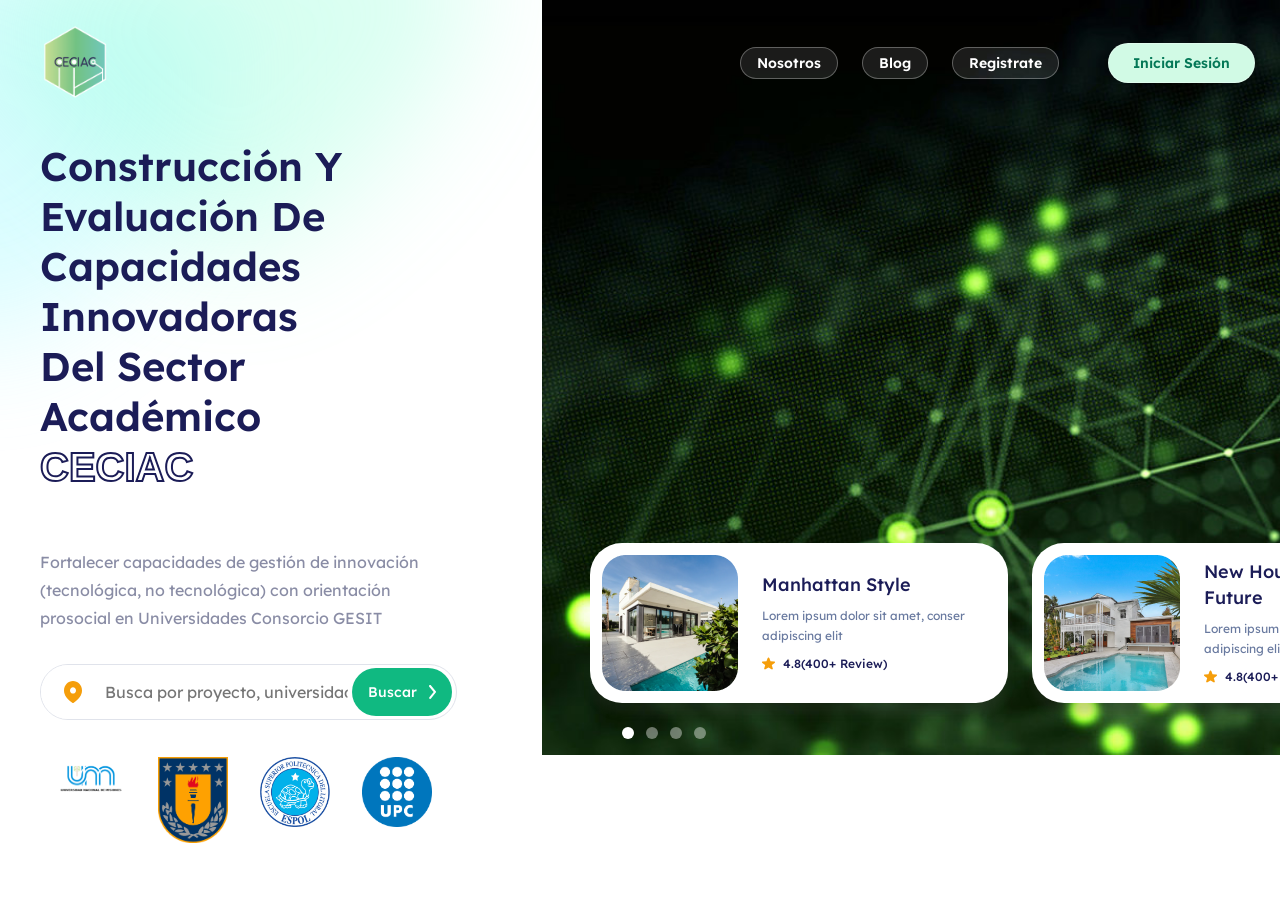
==== commit 8ecb334e: "Prototipo" ====
--- a/index.html
+++ b/index.html
@@ -12,14 +12,15 @@
         <header class="header" id="header">
             <div class="header__container">
                 <div class="header__logo">
-                    <img src="./img/logo.svg" alt="logo" class="header__logo_img">
-                    <p class="header__logo_title">Hounter</p>
+                    <img src="./img/logo.png" alt="logo" class="header__logo_img" width="100" height="100" >
+                    <!--<p class="header__logo_title">Hounter</p>-->
                 </div>
                 <nav class="header__menu">
                     <ul class="header__list">
-                        <li class="header__menu_item click"><a href="#" class="header__menu_link">About Us</a></li>
-                        <li class="header__menu_item click"><a href="#" class="header__menu_link">Article</a></li>
-                        <li class="header__menu_item spoiler">
+                        <li class="header__menu_item click"><a href="#" class="header__menu_link">Nosotros</a></li>
+                        <li class="header__menu_item click"><a href="#" class="header__menu_link">Blog</a></li>
+                        <li class="header__menu_item click"><a href="#" class="header__menu_link">Registrate</a></li>
+                        <!--<li class="header__menu_item spoiler">
                             <a href="#" class="header__menu_link">Property</a>
                             <div class="header__menu_more">
                                 <span class="heeder-menu-more__line"></span>
@@ -31,11 +32,11 @@
                                 <li class="header__sub-menu_item click"><a href="#" class="header__sub-menu_link">Dolor</a></li>
                                 <li class="header__sub-menu_item click"><a href="#" class="header__sub-menu_link">Sit</a></li>
                             </ul>
-                        </li>
+                        </li>-->
                     </ul>
                 </nav>
                 <a href="#" class="header__sign ">
-                    Sign Up!
+                    Iniciar Sesión
                 </a>
                 <div id="header__burger">
 
@@ -51,29 +52,29 @@
                 <div class="find__container">
                     <div class="find__article">
                         <h1 class="find__title title">
-                            Find The Place To Live   <span class="border__txt">Dreams</span> Easily Here
+                            Construcción y evaluación de capacidades innovadoras del sector académico  <span class="border__txt">CECIAC</span>
                         </h1>
                         <p class="find__paragraph paragraph">
-                            Everything you need about finding your place to live will be here, where it will be easier for you
+                            Fortalecer capacidades de gestión de innovación (tecnológica, no tecnológica) con orientación prosocial en Universidades Consorcio GESIT
                         </p>
                         <div class="find__search">
                             <img src="./img/icons/location.svg" class="find__search-icon">
-                            <input type="text" class="find__search-input paragraph" placeholder="Search for the location you want!">
+                            <input type="text" class="find__search-input paragraph" placeholder="Busca por proyecto, universidad...">
                             <button type="menu" href="#" class="find__search-btn">
                                 <img src="./img/next.svg" alt="search" class="find__search-btn_img">
                             </button>
                         </div>
                         <nav class="find__coo">
                             <ul class="coo__find coo__list">
-                                <li class="coo__item"><img src="./img/main__find/el1.png" alt="" class="coo__img"></li>
-                                <li class="coo__item"><img src="./img/main__find/el2.png" alt="" class="coo__img"></li>
-                                <li class="coo__item"><img src="./img/main__find/el3.png" alt="" class="coo__img"></li>
-                                <li class="coo__item"><img src="./img/main__find/el4.png" alt="" class="coo__img"></li>
+                                <li class="coo__item"><img src="./img/main__find/uni_1.png" alt="" class="coo__img"></li>
+                                <li class="coo__item"><img src="./img/main__find/uni_2.gif" alt="" class="coo__img"></li>
+                                <li class="coo__item"><img src="./img/main__find/uni_3.png" alt="" class="coo__img"></li>
+                                <li class="coo__item"><img src="./img/main__find/uni_4.png" alt="" class="coo__img"></li>
                             </ul>
                         </nav>
                     </div>
                     <div class="find__image">
-                        <img src="./img/main__find/hero-image.png" alt="" class="find__image-img">
+                        <img src="./img/main__find/hero_network.jpeg" alt="" class="find__image-img">
                         <div class="find__slider">
                             <a href="#" class="slider__item slider-item">
                                 <img src="./img/find__slider/Manhattan Style.png" class="slider-item__img">
@@ -131,9 +132,9 @@
             <section class="main__featured">
                 <div class="featured__container">
                     <div class="featured__head">
-                        <span class="featured__headline headline">Our Recommendation</span>
+                        <span class="featured__headline headline">Nuestra Selección</span>
                         <div class="featured__hat featured-hat">
-                            <h2 class="featured-hat__title title">Featured House</h2>
+                            <h2 class="featured-hat__title title">Proyectos Destacados</h2>
                             <nav class="featured-hat__categoryes">
                                 <ul class="featured-hat__menu">
                                     <li id="houseButton" class="featured-hat__menu-item category-active">
@@ -141,7 +142,7 @@
                                             <svg width="18" height="19" viewBox="0 0 18 19" fill="none" xmlns="http://www.w3.org/2000/svg">
                                                 <path class="featured-hat__menu-icon" d="M18 8.83189V17.5C17.9998 17.7719 17.9262 18.0386 17.7868 18.272C17.6475 18.5054 17.4476 18.6968 17.2084 18.8259C16.9916 18.9432 16.7485 19.0031 16.5021 18.9999H11.9967C11.7978 18.9999 11.607 18.9209 11.4664 18.7803C11.3257 18.6396 11.2467 18.4488 11.2467 18.2499V13.7493C11.2467 13.5504 11.1677 13.3596 11.0271 13.2189C10.8864 13.0783 10.6956 12.9993 10.4967 12.9993H7.49673C7.29781 12.9993 7.10705 13.0783 6.9664 13.2189C6.82574 13.3596 6.74673 13.5504 6.74673 13.7493V18.2499C6.74673 18.4488 6.66771 18.6396 6.52706 18.7803C6.3864 18.9209 6.19564 18.9999 5.99673 18.9999H1.5002C1.28754 19.0005 1.07723 18.9556 0.883354 18.8682C0.689475 18.7808 0.516507 18.653 0.37604 18.4934C0.12946 18.2082 -0.00428751 17.8427 8.829e-06 17.4657V8.8318C0.000172265 8.62281 0.0439196 8.41615 0.128457 8.22503C0.212994 8.0339 0.336463 7.86251 0.490978 7.7218L7.99032 0.903078C8.26579 0.650753 8.62579 0.510777 8.99936 0.510742C9.37293 0.510707 9.73296 0.650617 10.0085 0.90289L17.5091 7.72189C17.6636 7.86263 17.787 8.03403 17.8716 8.22515C17.9561 8.41627 17.9998 8.62292 18 8.83189Z"/>
                                             </svg>                                            
-                                            <div class="featured-hat__menu-category">House</div>
+                                            <div class="featured-hat__menu-category">Investigación</div>
                                         </a>
                                     </li>
                                     <li id="villaButton" class="featured-hat__menu-item">
@@ -149,7 +150,7 @@
                                             <svg width="24" height="24" viewBox="0 0 24 24" fill="none" xmlns="http://www.w3.org/2000/svg">
                                                 <path class="featured-hat__menu-icon" d="M7 20.9999H4C3.45 20.9999 3 20.5499 3 19.9999V8.68994C3 8.26994 3.25 7.89994 3.64 7.74994L14.64 3.51994C14.7921 3.46126 14.9561 3.44064 15.118 3.45986C15.2798 3.47909 15.4345 3.53758 15.5686 3.63025C15.7027 3.72292 15.8121 3.84696 15.8873 3.99156C15.9624 4.13617 16.0012 4.29696 16 4.45994V9.99994H8C7.45 9.99994 7 10.4499 7 10.9999V20.9999ZM17 11.9999H10C9.45 11.9999 9 12.4499 9 12.9999V19.9999C9 20.5499 9.45 20.9999 10 20.9999H14V16.9999C14 16.4499 14.45 15.9999 15 15.9999C15.55 15.9999 16 16.4499 16 16.9999V20.9999H20C20.55 20.9999 21 20.5499 21 19.9999V11.9999C21 10.8999 20.1 9.99994 19 9.99994C17.9 9.99994 17 10.8999 17 11.9999Z"/>
                                             </svg>                                                                                            
-                                            <div class="featured-hat__menu-category">Villa</div>
+                                            <div class="featured-hat__menu-category">Emprendimiento</div>
                                         </a>
                                     </li>
                                     <li id="appartmentButton" class="featured-hat__menu-item">
@@ -157,7 +158,7 @@
                                             <svg width="24" height="24" viewBox="0 0 24 24" fill="none" xmlns="http://www.w3.org/2000/svg">
                                                 <path class="featured-hat__menu-icon" d="M17 11V5C17 3.9 16.1 3 15 3H9C7.9 3 7 3.9 7 5V7H5C3.9 7 3 7.9 3 9V19C3 20.1 3.9 21 5 21H11V17H13V21H19C20.1 21 21 20.1 21 19V13C21 11.9 20.1 11 19 11H17ZM7 19H5V17H7V19ZM7 15H5V13H7V15ZM7 11H5V9H7V11ZM11 15H9V13H11V15ZM11 11H9V9H11V11ZM11 7H9V5H11V7ZM15 15H13V13H15V15ZM15 11H13V9H15V11ZM15 7H13V5H15V7ZM19 19H17V17H19V19ZM19 15H17V13H19V15Z"/>
                                             </svg>  
-                                            <div class="featured-hat__menu-category">Apartment</div>
+                                            <div class="featured-hat__menu-category">PYMES</div>
                                         </a>
                                     </li>
                                 </ul>
@@ -695,7 +696,7 @@
                 <img src="./img/main__selling/decor-green.svg" alt="" class="selling__decor decor-green">
                 <img src="./img/main__selling/decor-yellow.svg" alt="" class="selling__decor decor-yellow">
             </section>
-            <section class="main__subscribe">
+            <!--<section class="main__subscribe">
                 <div class="subscribe__container">
                     <div class="subscribe__content">
                         <h2 class="subscribe__title title">
@@ -718,17 +719,17 @@
                         <img src="./img/main__subscribe/decor/decor8.png" alt="" class="subscribe__decor-el el8">
                     </div>
                 </div>
-            </section>
+            </section>-->
         </main>
         <footer class="footer">
             <div class="footer__container">
                 <div class="footer__hounter footer-hounter">
                     <div class="footer-hounter__logo">
-                        <img src="./img/logo.svg" alt="" class="footer-hounter__logo-img">
-                        <div class="footer-hounter__logo-txt">Hounter</div>
+                        <img src="./img/logo.png" alt="" class="footer-hounter__logo-img" width="120" height="120">
+                        <!--<div class="footer-hounter__logo-txt">Hounter</div>-->
                     </div>
                     <p class="footer-hounter__paragraph paragraph">
-                        We provide information about properties such as houses, villas and apartments to help people find their dream home
+                        Se busca fortalecer cultura de innovación en comunidad académica, que ya se ha iniciado a través del trabajo realizado por la red GESIT
                     </p>
                     <div class="footer-hounter__social">
                         <a href="" class="footer-hounter__social-box">
@@ -744,28 +745,27 @@
                 </div>
                 <div class="footer__menu footer-menu">
                     <nav class="footer-menu__property">
-                        <div class="footer-menu__title title">Property</div>
+                        <div class="footer-menu__title title">Poyectos</div>
                         <ul class="footer-menu__menu">
-                            <li class="footer-menu__item"><a href="" class="footer-menu__link">House</a></li>
-                            <li class="footer-menu__item"><a href="" class="footer-menu__link">Apartment</a></li>
-                            <li class="footer-menu__item"><a href="" class="footer-menu__link">Villa</a></li>
+                            <li class="footer-menu__item"><a href="" class="footer-menu__link">Investigación</a></li>
+                            <li class="footer-menu__item"><a href="" class="footer-menu__link">Emprendimiento</a></li>
+                            <li class="footer-menu__item"><a href="" class="footer-menu__link">PYMES</a></li>
                         </ul>
                     </nav>
                     <nav class="footer-menu__article">
-                        <div class="footer-menu__title title">Article</div>
+                        <div class="footer-menu__title title">Blog</div>
                         <ul class="footer-menu__menu">
-                            <li class="footer-menu__item"><a href="" class="footer-menu__link">New Article</a></li>
-                            <li class="footer-menu__item"><a href="" class="footer-menu__link">Popular Article</a></li>
-                            <li class="footer-menu__item"><a href="" class="footer-menu__link">Most Read</a></li>
-                            <li class="footer-menu__item"><a href="" class="footer-menu__link">Tips & Tricks</a></li>
+                            <li class="footer-menu__item"><a href="" class="footer-menu__link">Nuevos</a></li>
+                            <li class="footer-menu__item"><a href="" class="footer-menu__link">Populares</a></li>
+                            <li class="footer-menu__item"><a href="" class="footer-menu__link">Más Leídos</a></li>
                         </ul>
                     </nav>
                     <nav class="footer-menu__contact">
-                        <div class="footer-menu__title title">Contact</div>
+                        <div class="footer-menu__title title">Contacto</div>
                         <ul class="footer-menu__menu">
-                            <li class="footer-menu__item">2464 Royal Ln. Mesa, New Jersey 45463</li>
-                            <li class="footer-menu__item footer-menu__contacts"><a href="tel:6715550110" class="footer-menu__link">(671) 555-0110</a></li>
-                            <li class="footer-menu__item footer-menu__contacts"><a href="mailto:info@hounter.com" class="footer-menu__link">info@hounter.com</a></li>
+                            <li class="footer-menu__item">Via universidad tecnológica de panamá</li>
+                            <li class="footer-menu__item footer-menu__contacts"><a href="tel:0819-07289" class="footer-menu__link">0819-07289</a></li>
+                            <li class="footer-menu__item footer-menu__contacts"><a href="mailto:zoila.decastillo@gmail.com" class="footer-menu__link">zoila.decastillo@gmail.com</a></li>
                         </ul>
                     </nav>
                 </div>
--- a/css/style.css
+++ b/css/style.css
@@ -595,6 +595,9 @@
   color: #fff;
   -webkit-transition: 0.4s;
   transition: 0.4s;
+}
+.header__menu_link_dark{
+  color: #10B981 !important;
 }
 
 .menu-active {
@@ -960,7 +963,7 @@
   transition: ease 0.15s;
 }
 .find__article .find__search .find__search-btn::before {
-  content: "Search";
+  content: "Buscar";
   color: #fff;
   font-size: 14px;
   margin-right: 12px;
@@ -1000,7 +1003,10 @@
 .find__article .find__coo .coo__list .coo__item {
   margin: 5px 16px;
 }
-
+.coo__img{
+  width: 70px;
+
+}
 .find__image {
   z-index: 5;
   display: -webkit-box;
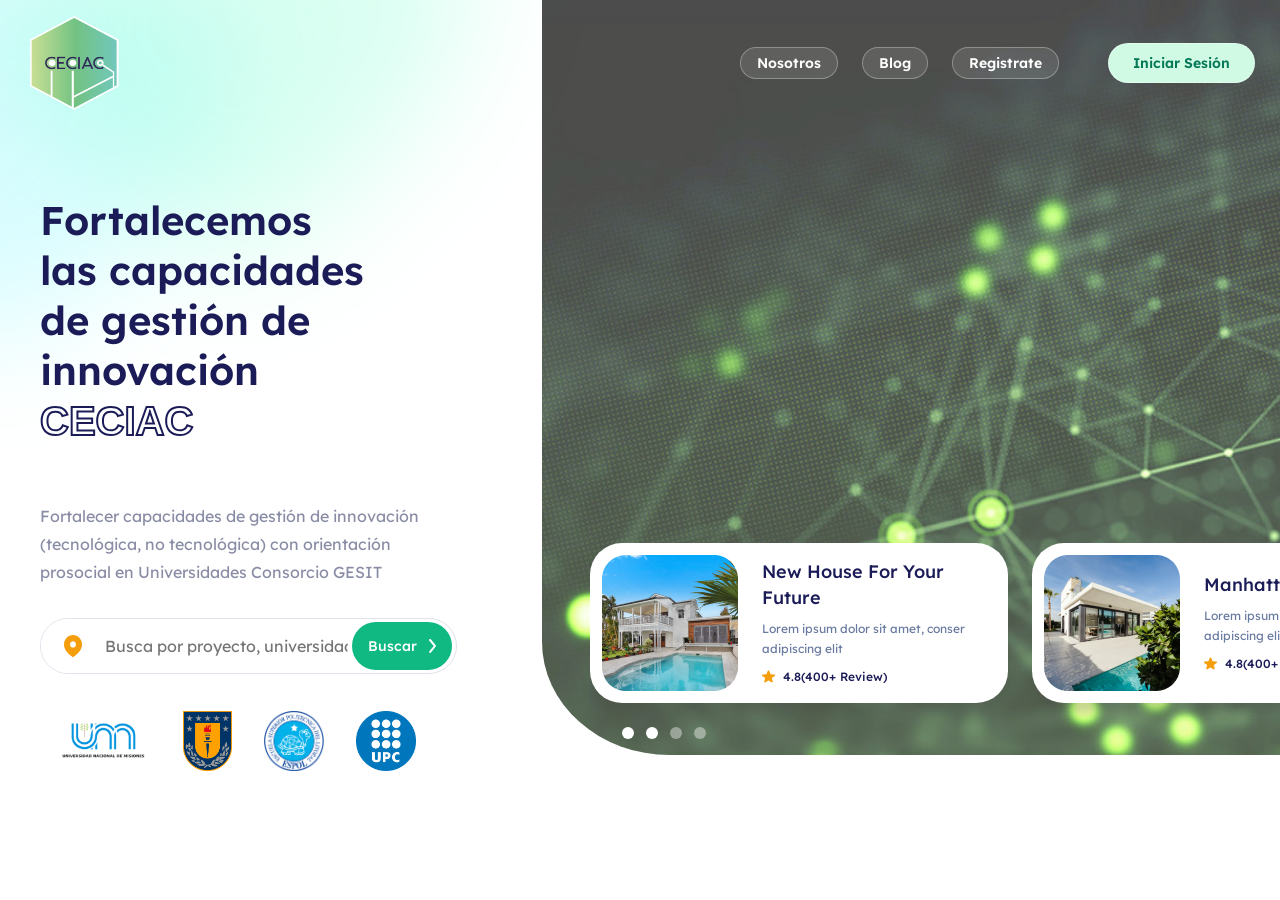
==== commit 4ea437c5: "Prototipo" ====
--- a/index.html
+++ b/index.html
@@ -52,7 +52,7 @@
                 <div class="find__container">
                     <div class="find__article">
                         <h1 class="find__title title">
-                            Construcción y evaluación de capacidades innovadoras del sector académico  <span class="border__txt">CECIAC</span>
+                            Fortalecemos las capacidades de gestión de innovación <span class="border__txt">CECIAC</span>
                         </h1>
                         <p class="find__paragraph paragraph">
                             Fortalecer capacidades de gestión de innovación (tecnológica, no tecnológica) con orientación prosocial en Universidades Consorcio GESIT
@@ -74,7 +74,7 @@
                         </nav>
                     </div>
                     <div class="find__image">
-                        <img src="./img/main__find/hero_network.jpeg" alt="" class="find__image-img">
+                        <img src="./img/main__find/hero_network.jpeg" alt="" class="find__image-img" style="border-radius: 0 0 0 15%; opacity: .7;">
                         <div class="find__slider">
                             <a href="#" class="slider__item slider-item">
                                 <img src="./img/find__slider/Manhattan Style.png" class="slider-item__img">
--- a/css/style.css
+++ b/css/style.css
@@ -104,7 +104,7 @@
 .title {
   font-size: 32px;
   color: #1B1C57;
-  text-transform: capitalize;
+  /*text-transform: capitalize;*/
   line-height: 40px;
 }
 
@@ -169,7 +169,7 @@
   font-weight: 600;
   font-size: 32px;
   line-height: 40px;
-  text-transform: capitalize;
+  /*text-transform: capitalize;*/
 }
 @media screen and (max-width: 686px) {
   .title {
@@ -1004,7 +1004,7 @@
   margin: 5px 16px;
 }
 .coo__img{
-  width: 70px;
+  height: 60px;
 
 }
 .find__image {
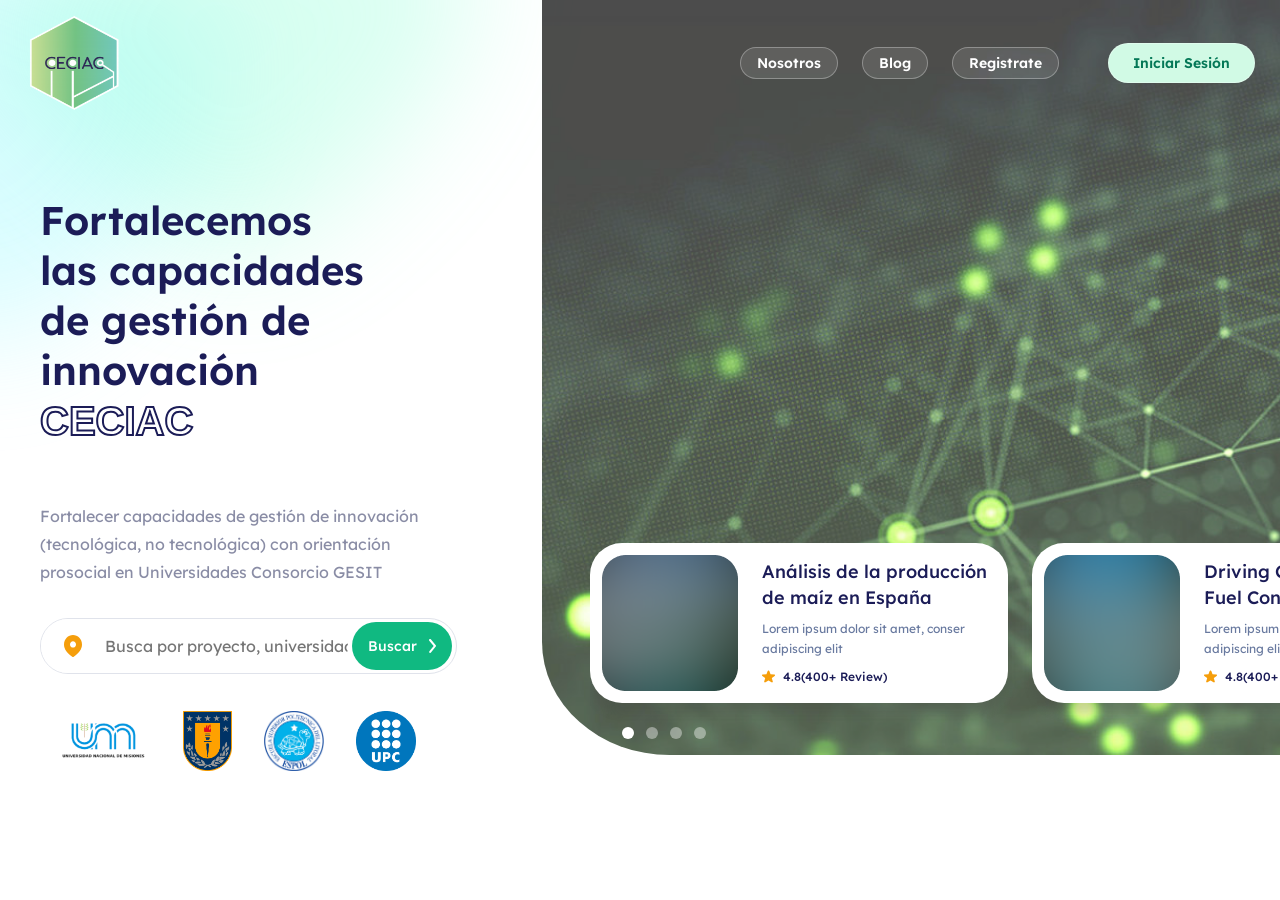
==== commit a0edcd86: "Prototipo" ====
--- a/index.html
+++ b/index.html
@@ -77,9 +77,9 @@
                         <img src="./img/main__find/hero_network.jpeg" alt="" class="find__image-img" style="border-radius: 0 0 0 15%; opacity: .7;">
                         <div class="find__slider">
                             <a href="#" class="slider__item slider-item">
-                                <img src="./img/find__slider/Manhattan Style.png" class="slider-item__img">
+                                <img src="./img/find__slider/slide_1.png" class="slider-item__img">
                                 <div class="slider-item__article slider-article">
-                                    <span class="slider-article__headline">Manhattan Style</span>
+                                    <span class="slider-article__headline">Análisis de la producción de maíz en España</span>
                                     <p class="slider-article__paragraph">Lorem ipsum dolor sit amet, conser adipiscing elit</p>
                                     <span class="slider-article__rate">
                                         <img src="./img/icons/rage.svg" alt="" class="slider-article__rate-icon">
@@ -89,9 +89,9 @@
                                 </div>
                             </a>
                             <a href="#" class="slider__item slider-item">
-                                <img src="./img/find__slider/New House For Your Future.png" class="slider-item__img">
+                                <img src="./img/find__slider/slide_2.png" class="slider-item__img">
                                 <div class="slider-item__article slider-article">
-                                    <span class="slider-article__headline">New House For Your Future</span>
+                                    <span class="slider-article__headline">Driving Cycles Based on Fuel Consumption</span>
                                     <p class="slider-article__paragraph">Lorem ipsum dolor sit amet, conser adipiscing elit</p>
                                     <span class="slider-article__rate">
                                         <img src="./img/icons/rage.svg" alt="" class="slider-article__rate-icon">
@@ -101,9 +101,9 @@
                                 </div>
                             </a>
                             <a href="#" class="slider__item slider-item">
-                                <img src="./img/find__slider/Manhattan Style.png" class="slider-item__img">
+                                <img src="./img/find__slider/slide_1.png" class="slider-item__img">
                                 <div class="slider-item__article slider-article">
-                                    <span class="slider-article__headline">Manhattan Style</span>
+                                    <span class="slider-article__headline">Impact of distributed generation on protection coordination</span>
                                     <p class="slider-article__paragraph">Lorem ipsum dolor sit amet, conser adipiscing elit</p>
                                     <span class="slider-article__rate">
                                         <img src="./img/icons/rage.svg" alt="" class="slider-article__rate-icon">
@@ -113,9 +113,9 @@
                                 </div>
                             </a>
                             <a href="#" class="slider__item slider-item">
-                                <img src="./img/find__slider/New House For Your Future.png" class="slider-item__img">
+                                <img src="./img/find__slider/slide_2.png" class="slider-item__img">
                                 <div class="slider-item__article slider-article">
-                                    <span class="slider-article__headline">New House For Your Future</span>
+                                    <span class="slider-article__headline">Impact of distributed generation on protection coordination</span>
                                     <p class="slider-article__paragraph">Lorem ipsum dolor sit amet, conser adipiscing elit</p>
                                     <span class="slider-article__rate">
                                         <img src="./img/icons/rage.svg" alt="" class="slider-article__rate-icon">
@@ -139,25 +139,25 @@
                                 <ul class="featured-hat__menu">
                                     <li id="houseButton" class="featured-hat__menu-item category-active">
                                         <a href="#" class="featured-hat__menu-link">
-                                            <svg width="18" height="19" viewBox="0 0 18 19" fill="none" xmlns="http://www.w3.org/2000/svg">
+                                            <!--<svg width="18" height="19" viewBox="0 0 18 19" fill="none" xmlns="http://www.w3.org/2000/svg">
                                                 <path class="featured-hat__menu-icon" d="M18 8.83189V17.5C17.9998 17.7719 17.9262 18.0386 17.7868 18.272C17.6475 18.5054 17.4476 18.6968 17.2084 18.8259C16.9916 18.9432 16.7485 19.0031 16.5021 18.9999H11.9967C11.7978 18.9999 11.607 18.9209 11.4664 18.7803C11.3257 18.6396 11.2467 18.4488 11.2467 18.2499V13.7493C11.2467 13.5504 11.1677 13.3596 11.0271 13.2189C10.8864 13.0783 10.6956 12.9993 10.4967 12.9993H7.49673C7.29781 12.9993 7.10705 13.0783 6.9664 13.2189C6.82574 13.3596 6.74673 13.5504 6.74673 13.7493V18.2499C6.74673 18.4488 6.66771 18.6396 6.52706 18.7803C6.3864 18.9209 6.19564 18.9999 5.99673 18.9999H1.5002C1.28754 19.0005 1.07723 18.9556 0.883354 18.8682C0.689475 18.7808 0.516507 18.653 0.37604 18.4934C0.12946 18.2082 -0.00428751 17.8427 8.829e-06 17.4657V8.8318C0.000172265 8.62281 0.0439196 8.41615 0.128457 8.22503C0.212994 8.0339 0.336463 7.86251 0.490978 7.7218L7.99032 0.903078C8.26579 0.650753 8.62579 0.510777 8.99936 0.510742C9.37293 0.510707 9.73296 0.650617 10.0085 0.90289L17.5091 7.72189C17.6636 7.86263 17.787 8.03403 17.8716 8.22515C17.9561 8.41627 17.9998 8.62292 18 8.83189Z"/>
-                                            </svg>                                            
+                                            </svg>-->                                            
                                             <div class="featured-hat__menu-category">Investigación</div>
                                         </a>
                                     </li>
                                     <li id="villaButton" class="featured-hat__menu-item">
                                         <a href="#" class="featured-hat__menu-link">
-                                            <svg width="24" height="24" viewBox="0 0 24 24" fill="none" xmlns="http://www.w3.org/2000/svg">
+                                            <!--<svg width="24" height="24" viewBox="0 0 24 24" fill="none" xmlns="http://www.w3.org/2000/svg">
                                                 <path class="featured-hat__menu-icon" d="M7 20.9999H4C3.45 20.9999 3 20.5499 3 19.9999V8.68994C3 8.26994 3.25 7.89994 3.64 7.74994L14.64 3.51994C14.7921 3.46126 14.9561 3.44064 15.118 3.45986C15.2798 3.47909 15.4345 3.53758 15.5686 3.63025C15.7027 3.72292 15.8121 3.84696 15.8873 3.99156C15.9624 4.13617 16.0012 4.29696 16 4.45994V9.99994H8C7.45 9.99994 7 10.4499 7 10.9999V20.9999ZM17 11.9999H10C9.45 11.9999 9 12.4499 9 12.9999V19.9999C9 20.5499 9.45 20.9999 10 20.9999H14V16.9999C14 16.4499 14.45 15.9999 15 15.9999C15.55 15.9999 16 16.4499 16 16.9999V20.9999H20C20.55 20.9999 21 20.5499 21 19.9999V11.9999C21 10.8999 20.1 9.99994 19 9.99994C17.9 9.99994 17 10.8999 17 11.9999Z"/>
-                                            </svg>                                                                                            
+                                            </svg>  -->                                                                                          
                                             <div class="featured-hat__menu-category">Emprendimiento</div>
                                         </a>
                                     </li>
                                     <li id="appartmentButton" class="featured-hat__menu-item">
                                         <a href="#" class="featured-hat__menu-link">
-                                            <svg width="24" height="24" viewBox="0 0 24 24" fill="none" xmlns="http://www.w3.org/2000/svg">
+                                            <!--<svg width="24" height="24" viewBox="0 0 24 24" fill="none" xmlns="http://www.w3.org/2000/svg">
                                                 <path class="featured-hat__menu-icon" d="M17 11V5C17 3.9 16.1 3 15 3H9C7.9 3 7 3.9 7 5V7H5C3.9 7 3 7.9 3 9V19C3 20.1 3.9 21 5 21H11V17H13V21H19C20.1 21 21 20.1 21 19V13C21 11.9 20.1 11 19 11H17ZM7 19H5V17H7V19ZM7 15H5V13H7V15ZM7 11H5V9H7V11ZM11 15H9V13H11V15ZM11 11H9V9H11V11ZM11 7H9V5H11V7ZM15 15H13V13H15V15ZM15 11H13V9H15V11ZM15 7H13V5H15V7ZM19 19H17V17H19V19ZM19 15H17V13H19V15Z"/>
-                                            </svg>  
+                                            </svg>-->  
                                             <div class="featured-hat__menu-category">PYMES</div>
                                         </a>
                                     </li>
@@ -171,10 +171,10 @@
                     <div id="house" class="featured__slider featured-slider slider-active">
                         <div class="featured-slider__card">
                             <a href="#" class="featured-slider__image">
-                                <img src="./img/main__featured/featured-slider/house1.png" alt="" class="featured-slider__image-img">
+                                <img src="./img/main__featured/featured-slider/project_1.png" alt="" class="featured-slider__image-img">
                                 <a href="#" target="_blank" class="featured-slider__tag featured-slider__tag_popular">
-                                    <img src="./img/icons/popular-icon.svg" alt="" class="featured-slider__tag-icon">
-                                    <div class="featured-slider__tag-name">Popular</div>
+                                    <!--<img src="./img/icons/popular-icon.svg" alt="" class="featured-slider__tag-icon">-->
+                                    <div class="featured-slider__tag-name">Ciencias Medioambientales</div>
                                 </a>
                             </a>
                             <div class="featured-slider__descr">
@@ -194,10 +194,10 @@
                         </div>
                         <div class="featured-slider__card">
                             <a href="#" class="featured-slider__image">
-                                <img src="./img/main__featured/featured-slider/house2.png" alt="" class="featured-slider__image-img">
+                                <img src="./img/main__featured/featured-slider/project_2.png" alt="" class="featured-slider__image-img">
                                 <a href="#" target="_blank" class="featured-slider__tag featured-slider__tag_new-house">
-                                    <img src="./img/icons/new-house-icon.svg" alt="" class="featured-slider__tag-icon">
-                                    <div class="featured-slider__tag-name">New House</div>
+                                    <!--<img src="./img/icons/new-house-icon.svg" alt="" class="featured-slider__tag-icon">-->
+                                    <div class="featured-slider__tag-name">Ingeniería</div>
                                 </a>
                             </a>
                             <div class="featured-slider__descr">
@@ -217,10 +217,10 @@
                         </div>
                         <div class="featured-slider__card">
                             <a href="#" class="featured-slider__image">
-                                <img src="./img/main__featured/featured-slider/house3.png" alt="" class="featured-slider__image-img">
+                                <img src="./img/main__featured/featured-slider/project_3.png" alt="" class="featured-slider__image-img">
                                 <a href="#" target="_blank" class="featured-slider__tag featured-slider__tag_best-deals">
-                                    <img src="./img/icons/best-deals-icon.svg" alt="" class="featured-slider__tag-icon">
-                                    <div class="featured-slider__tag-name">Best Deals</div>
+                                    <!--<img src="./img/icons/best-deals-icon.svg" alt="" class="featured-slider__tag-icon">-->
+                                    <div class="featured-slider__tag-name">Agricultura</div>
                                 </a>
                             </a>
                             <div class="featured-slider__descr">
@@ -240,10 +240,10 @@
                         </div>
                         <div class="featured-slider__card">
                             <a href="#" class="featured-slider__image">
-                                <img src="./img/main__featured/featured-slider/house4.png" alt="" class="featured-slider__image-img">
+                                <img src="./img/main__featured/featured-slider/project_4.png" alt="" class="featured-slider__image-img">
                                 <a href="#" target="_blank" class="featured-slider__tag featured-slider__tag_popular">
-                                    <img src="./img/icons/popular-icon.svg" alt="" class="featured-slider__tag-icon">
-                                    <div class="featured-slider__tag-name">Popular</div>
+                                    <!--<img src="./img/icons/popular-icon.svg" alt="" class="featured-slider__tag-icon">-->
+                                    <div class="featured-slider__tag-name">Tecnologías de la Información</div>
                                 </a>
                             </a>
                             <div class="featured-slider__descr">
